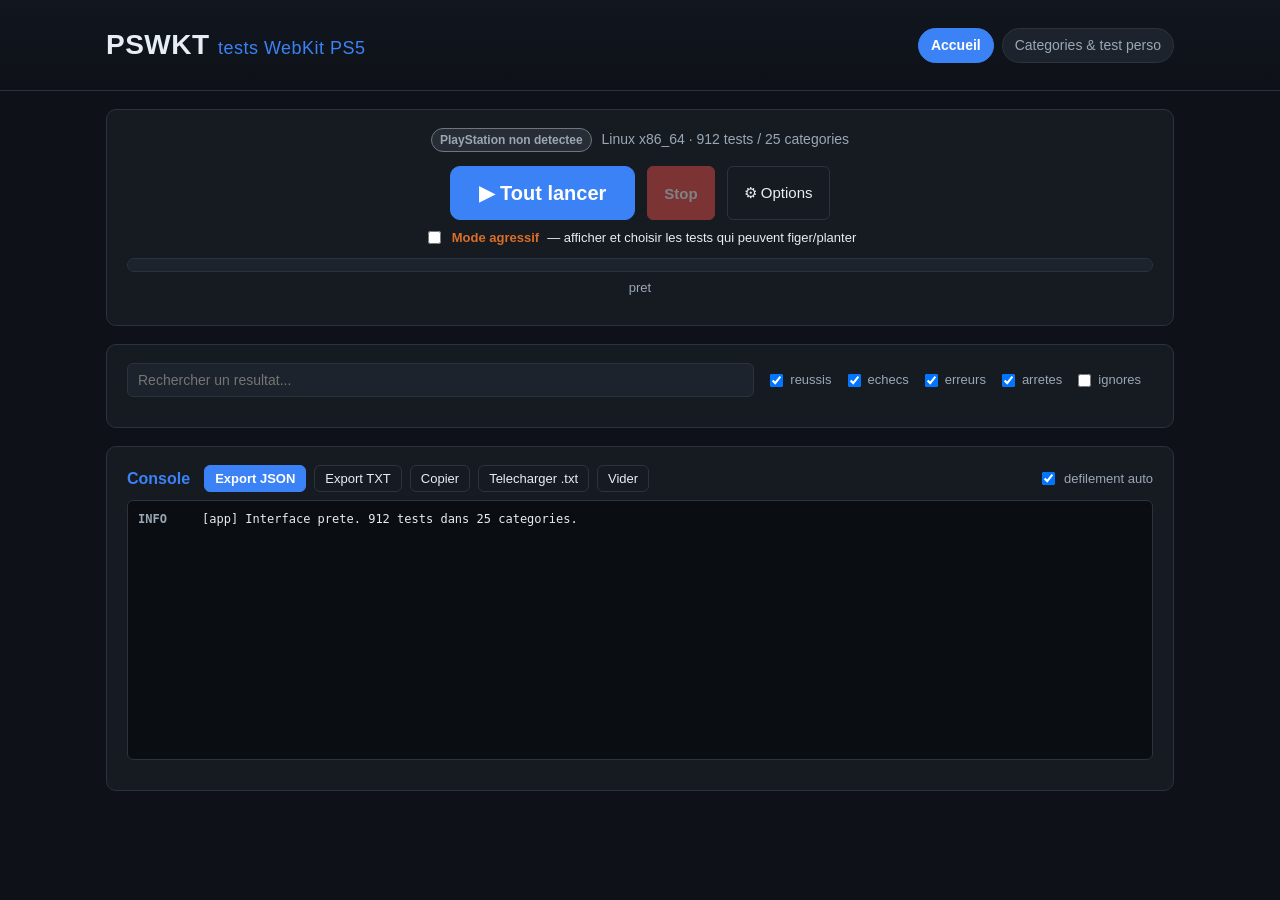
==== index.html @ fee8d360 "Agressif decoche par defaut + liste a cocher, classification des resultats, marqueur crash fiabilise" ====
<!DOCTYPE html>
<html lang="fr">
<head>
  <meta charset="utf-8">
  <meta name="viewport" content="width=device-width, initial-scale=1">
  <meta name="referrer" content="no-referrer">
  <title>PSWKT &mdash; tests WebKit</title>
  <link rel="stylesheet" href="css/styles.css">
</head>
<body>
  <header class="app-header">
    <div class="wrap header-row">
      <h1>PSWKT <span class="sub">tests WebKit PS5</span></h1>
      <nav class="topnav">
        <a class="navlink active" href="index.html">Accueil</a>
        <a class="navlink" href="tests.html">Categories &amp; test perso</a>
      </nav>
    </div>
  </header>

  <main class="wrap">
    <div id="crash-banner" class="crash-banner" style="display:none"></div>

    <section class="panel hero">
      <div id="ps-hint" class="ps-line"></div>
      <div class="run-bar big">
        <button id="btn-run-all" class="primary big" type="button">&#9654; Tout lancer</button>
        <button id="btn-stop" class="danger" type="button" disabled>Stop</button>
        <button id="btn-options-toggle" class="ghost" type="button">&#9881; Options</button>
      </div>
      <label class="mini-toggle aggr-main"><input id="opt-aggressive" type="checkbox"> <b>Mode agressif</b> &mdash; afficher et choisir les tests qui peuvent figer/planter</label>
      <div id="aggressive-list" class="aggressive-list" style="display:none"></div>
      <div id="options-panel" class="options-panel" style="display:none">
        <div class="options">
          <label>Echeance/test (ms)<input id="opt-timeout" type="number" value="4000" min="100" step="100"></label>
          <label>Memoire (Mo)<input id="opt-memory" type="number" value="64" min="1" step="1"></label>
          <label>Plafond iterations<input id="opt-maxiter" type="number" value="5000000" min="1000" step="1000"></label>
        </div>
        <label class="mini-toggle"><input id="opt-stream" type="checkbox"> Enregistrement serveur continu (local, optionnel)</label>
      </div>
      <div class="progress">
        <div class="progress-track"><div id="progress-bar" class="progress-bar"></div></div>
        <div id="progress-text" class="progress-text">pret</div>
      </div>
      <div id="summary" class="summary"></div>
    </section>

    <section class="panel">
      <div class="results-filter">
        <input id="result-search" type="text" placeholder="Rechercher un resultat..." spellcheck="false">
        <label><input id="filter-pass" type="checkbox" checked> reussis</label>
        <label><input id="filter-fail" type="checkbox" checked> echecs</label>
        <label><input id="filter-error" type="checkbox" checked> erreurs</label>
        <label><input id="filter-aborted" type="checkbox" checked> arretes</label>
        <label><input id="filter-skip" type="checkbox"> ignores</label>
        <span id="filter-count" class="muted"></span>
      </div>
      <div id="results" class="results"></div>
    </section>

    <section class="panel">
      <div class="log-toolbar">
        <strong class="panel-tag">Console</strong>
        <button id="btn-export-json" class="mini primary" type="button">Export JSON</button>
        <button id="btn-export-text" class="mini ghost" type="button">Export TXT</button>
        <button id="btn-copy-log" class="mini ghost" type="button">Copier</button>
        <button id="btn-download-log" class="mini ghost" type="button">Telecharger .txt</button>
        <button id="btn-clear-log" class="mini ghost" type="button">Vider</button>
        <label class="log-autoscroll"><input id="opt-autoscroll" type="checkbox" checked> defilement auto</label>
      </div>
      <div id="log-console" class="log-console"></div>
      <p id="log-copy-hint" class="muted"></p>
      <textarea id="log-copy-area" class="export-area" readonly spellcheck="false" style="display:none"></textarea>
      <textarea id="export-area" class="export-area" readonly spellcheck="false" style="display:none"></textarea>
      <p id="export-hint" class="muted"></p>
    </section>
  </main>

  <!-- Coeur (ordre important) -->
  <script src="js/core/log.js"></script>
  <script src="js/core/features.js"></script>
  <script src="js/core/guard.js"></script>
  <script src="js/core/runner.js"></script>
  <script src="js/core/export.js"></script>
  <script src="js/core/serverlog.js"></script>
  <script src="js/core/store.js"></script>
  <!-- Tests -->
  <script src="js/tests/typedarrays.js"></script>
  <script src="js/tests/canvas.js"></script>
  <script src="js/tests/objects.js"></script>
  <script src="js/tests/memory.js"></script>
  <script src="js/tests/strings.js"></script>
  <script src="js/tests/numbers.js"></script>
  <script src="js/tests/errors.js"></script>
  <script src="js/tests/async.js"></script>
  <script src="js/tests/platform.js"></script>
  <script src="js/tests/dom.js"></script>
  <script src="js/tests/_factory.js"></script>
  <script src="js/tests/builtins.js"></script>
  <script src="js/tests/globals.js"></script>
  <script src="js/tests/css.js"></script>
  <script src="js/tests/canvas2d_api.js"></script>
  <script src="js/tests/webgl_caps.js"></script>
  <script src="js/tests/media.js"></script>
  <script src="js/tests/input.js"></script>
  <script src="js/tests/syntax.js"></script>
  <script src="js/tests/ps5profile.js"></script>
  <script src="js/tests/_fuzz.js"></script>
  <script src="js/tests/fuzz_parsers.js"></script>
  <script src="js/tests/fuzz_builtins.js"></script>
  <script src="js/tests/fuzz_typedarrays.js"></script>
  <script src="js/tests/fuzz_structural.js"></script>
  <script src="js/tests/fuzz_robustness.js"></script>
  <script src="js/tests/fuzz_aggressive.js"></script>
  <script src="js/app.js"></script>
</body>
</html>
---- css/styles.css ----
/* PSWKT - Styles. Sobre, lisible sur TV/console, contraste eleve. */
:root {
  --bg: #0e1117;
  --panel: #161b22;
  --panel2: #1c232d;
  --border: #2b333d;
  --text: #e6edf3;
  --muted: #9aa7b4;
  --accent: #3b82f6;
  --pass: #2ea043;
  --fail: #e3b341;
  --error: #f85149;
  --skip: #6e7681;
  --aborted: #db6d28;
  --ps: #6f7bf7;
}

* { box-sizing: border-box; }
html, body { margin: 0; padding: 0; }
body {
  background: var(--bg);
  color: var(--text);
  font-family: -apple-system, BlinkMacSystemFont, "Segoe UI", Roboto, Helvetica, Arial, sans-serif;
  font-size: 16px;
  line-height: 1.5;
}
.wrap { max-width: 1100px; margin: 0 auto; padding: 0 16px; }

.app-header {
  background: linear-gradient(180deg, #11161f 0%, #0e1117 100%);
  border-bottom: 1px solid var(--border);
  padding: 24px 0;
}
.app-header h1 { margin: 0; font-size: 28px; letter-spacing: 0.5px; }
.app-header .sub { font-weight: 400; color: var(--accent); font-size: 18px; }
.tagline { color: var(--muted); margin: 6px 0 0; }

.panel {
  background: var(--panel);
  border: 1px solid var(--border);
  border-radius: 10px;
  padding: 18px 20px;
  margin: 18px 0;
}
.panel h2 { margin: 0 0 10px; font-size: 20px; }
.panel h3 { margin: 18px 0 6px; font-size: 16px; }
.muted { color: var(--muted); font-size: 14px; margin: 4px 0 12px; }

/* Environnement */
.env-grid { display: grid; grid-template-columns: 1fr 1fr; gap: 6px 18px; }
.kv { display: flex; justify-content: space-between; gap: 12px; border-bottom: 1px dashed var(--border); padding: 3px 0; }
.kv .k { color: var(--muted); }
.kv .v { color: var(--text); text-align: right; word-break: break-all; }
.ps-hint { margin: 0 0 12px; color: var(--muted); }
.badge { display: inline-block; padding: 2px 8px; border-radius: 999px; font-size: 12px; font-weight: 600; margin-right: 6px; }
.badge-ps { background: rgba(111,123,247,0.2); color: var(--ps); border: 1px solid var(--ps); }
.badge-neutral { background: rgba(110,118,129,0.2); color: var(--muted); border: 1px solid var(--skip); }

/* Fonctionnalites */
.feature-grid { display: grid; grid-template-columns: repeat(auto-fill, minmax(220px, 1fr)); gap: 12px; }
.feat-group { background: var(--panel2); border: 1px solid var(--border); border-radius: 8px; padding: 10px 12px; }
.feat-group h4 { margin: 0 0 8px; font-size: 13px; text-transform: uppercase; letter-spacing: 0.6px; color: var(--muted); }
.feat { display: flex; align-items: center; gap: 8px; padding: 2px 0; font-size: 13px; }
.feat .dot { width: 9px; height: 9px; border-radius: 50%; flex: none; }
.feat-on .dot { background: var(--pass); }
.feat-off .dot { background: var(--skip); }
.feat-off .feat-name { color: var(--muted); text-decoration: line-through; }

/* Options */
.options { display: flex; flex-wrap: wrap; gap: 16px; margin-bottom: 14px; }
.options label { display: flex; flex-direction: column; font-size: 13px; color: var(--muted); gap: 4px; }
.options input {
  background: var(--panel2); color: var(--text); border: 1px solid var(--border);
  border-radius: 6px; padding: 8px 10px; font-size: 15px; width: 180px;
}
.aggressive-toggle {
  display: flex; align-items: flex-start; gap: 8px; font-size: 13px; color: var(--text);
  background: rgba(219,109,40,0.12); border: 1px solid var(--aborted);
  border-radius: 8px; padding: 10px 12px; margin-bottom: 14px; line-height: 1.4;
}
.aggressive-toggle input { width: auto; margin-top: 2px; flex: none; }
.aggressive-toggle b { color: var(--aborted); }
.stream-toggle {
  display: flex; align-items: flex-start; gap: 8px; font-size: 13px; color: var(--text);
  background: rgba(59,130,246,0.1); border: 1px solid var(--accent);
  border-radius: 8px; padding: 10px 12px; margin-bottom: 10px; line-height: 1.4;
}
.stream-toggle input { width: auto; margin-top: 2px; flex: none; }
.stream-toggle b { color: var(--accent); }
.stream-toggle code { background: rgba(255,255,255,0.08); padding: 1px 5px; border-radius: 4px; font-size: 12px; }
.stream-hint { font-size: 12px; margin: 0 0 12px; word-break: break-all; }

/* Banniere de crash (session precedente interrompue) */
.crash-banner {
  background: rgba(248,81,73,0.14); border: 1px solid var(--error); color: var(--text);
  border-radius: 8px; padding: 12px 14px; margin-bottom: 16px; line-height: 1.5;
}
.crash-banner strong { color: var(--error); }
.crash-banner button { margin: 6px 6px 0 0; }

/* Recherche / filtre des resultats */
.results-filter { display: flex; flex-wrap: wrap; align-items: center; gap: 12px; margin-bottom: 12px; }
.results-filter input[type=text] {
  flex: 1 1 220px; background: var(--panel2); color: var(--text); border: 1px solid var(--border);
  border-radius: 6px; padding: 8px 10px; font-size: 14px;
}
.results-filter label { font-size: 13px; color: var(--muted); display: inline-flex; align-items: center; gap: 4px; }

/* Historique des sessions */
.history-list { display: flex; flex-direction: column; gap: 10px; }
.hist-row { background: var(--panel2); border: 1px solid var(--border); border-radius: 8px; padding: 10px 12px; }
.hist-head { display: flex; flex-wrap: wrap; align-items: center; gap: 10px; }
.hist-label { font-weight: 600; }
.hist-when { margin-left: auto; font-size: 12px; }
.hist-sum { font-size: 12px; margin: 6px 0; font-variant-numeric: tabular-nums; }
.hist-btns { display: flex; flex-wrap: wrap; gap: 6px; }
.history-compare { margin-top: 14px; overflow-x: auto; }
.cmp-table { border-collapse: collapse; width: 100%; font-size: 13px; }
.cmp-table th, .cmp-table td { border: 1px solid var(--border); padding: 6px 10px; text-align: left; }
.cmp-table th { background: var(--panel2); color: var(--accent); }
.cmp-table td:first-child { color: var(--muted); }

/* --- Mise en page multi-pages (accueil epure + page catalogue) --- */
.header-row { display: flex; align-items: center; justify-content: space-between; flex-wrap: wrap; gap: 10px; }
.topnav { display: flex; gap: 8px; }
.navlink {
  color: var(--muted); text-decoration: none; font-size: 14px; padding: 6px 12px;
  border: 1px solid var(--border); border-radius: 999px; background: var(--panel2);
}
.navlink.active { color: #fff; background: var(--accent); border-color: var(--accent); font-weight: 600; }
.navlink:hover { color: var(--text); }

.hero { text-align: center; }
.ps-line { margin-bottom: 14px; color: var(--muted); font-size: 14px; }
.env-ua { color: var(--muted); }
.run-bar.big { justify-content: center; gap: 12px; margin-bottom: 8px; }
button.big { font-size: 20px; padding: 14px 28px; border-radius: 10px; }

.options-panel { margin: 12px auto; max-width: 640px; text-align: left; }
.mini-toggle { display: flex; align-items: center; gap: 8px; font-size: 13px; color: var(--text); margin: 6px 0; }
.mini-toggle input { width: auto; flex: none; }

.panel-tag { color: var(--accent); margin-right: 6px; }
.panel-h { font-size: 16px; margin: 0 0 8px; }
.muted.small, .small { font-size: 12.5px; }

/* Mode agressif visible + liste des tests agressifs (accueil) */
.mini-toggle.aggr-main { justify-content: center; margin: 4px auto 8px; }
.mini-toggle.aggr-main b { color: var(--aborted); }
.aggressive-list {
  max-width: 680px; margin: 0 auto 12px; text-align: left;
  background: rgba(219,109,40,0.10); border: 1px solid var(--aborted); border-radius: 8px; padding: 10px 12px;
}
.aggr-tools { display: flex; gap: 6px; margin-bottom: 8px; }
.aggr-row { display: flex; align-items: center; gap: 8px; padding: 4px 0; font-size: 13px; cursor: pointer; border-bottom: 1px dashed var(--border); }
.aggr-row:last-child { border-bottom: none; }
.aggr-name { flex: 1; }
.aggr-cat { color: var(--muted); font-size: 11px; }

/* Classification des resultats */
.result-class { font-size: 12px; margin: 2px 0; font-weight: 600; }
.class-conforme { color: var(--pass); }
.class-incorrect { color: var(--fail); }
.class-exception { color: var(--error); }
.class-timeout, .class-interrompu { color: var(--aborted); }
.class-incompatible, .class-non_execute { color: var(--muted); }
.classif-line { display: flex; flex-wrap: wrap; gap: 6px; margin-top: 8px; width: 100%; }
.classif-chip { font-size: 11px; padding: 3px 8px; border-radius: 999px; border: 1px solid var(--border); background: var(--panel2); }

/* Boutons */
button {
  cursor: pointer; border-radius: 6px; border: 1px solid var(--border);
  background: var(--panel2); color: var(--text); padding: 9px 16px; font-size: 15px;
}
button:disabled { opacity: 0.45; cursor: not-allowed; }
button.primary { background: var(--accent); border-color: var(--accent); color: #fff; font-weight: 600; }
button.danger { background: var(--error); border-color: var(--error); color: #fff; font-weight: 600; }
button.mini { padding: 5px 10px; font-size: 13px; }
button.ghost { background: transparent; }
button.primary.mini { background: var(--accent); }
.run-bar { display: flex; flex-wrap: wrap; gap: 10px; margin: 8px 0 14px; }

/* Progression */
.progress { margin: 10px 0; }
.progress-track { background: var(--panel2); border: 1px solid var(--border); border-radius: 999px; height: 14px; overflow: hidden; }
.progress-bar { background: var(--accent); height: 100%; width: 0%; transition: width 0.15s linear; }
.progress-text { color: var(--muted); font-size: 13px; margin-top: 6px; font-variant-numeric: tabular-nums; }

/* Resume */
.summary { display: flex; flex-wrap: wrap; gap: 8px; margin-top: 10px; }
.chip { padding: 4px 10px; border-radius: 999px; font-size: 13px; border: 1px solid var(--border); background: var(--panel2); }
.chip b { font-variant-numeric: tabular-nums; }
.chip-pass { border-color: var(--pass); color: var(--pass); }
.chip-fail { border-color: var(--fail); color: var(--fail); }
.chip-error { border-color: var(--error); color: var(--error); }
.chip-skip { border-color: var(--skip); color: var(--muted); }
.chip-aborted { border-color: var(--aborted); color: var(--aborted); }
.chip-neutral { color: var(--text); }

/* Categories */
.categories { display: flex; flex-direction: column; gap: 14px; }
.cat-card { background: var(--panel2); border: 1px solid var(--border); border-radius: 8px; padding: 12px 14px; }
.cat-head { display: flex; justify-content: space-between; align-items: flex-start; gap: 12px; flex-wrap: wrap; }
.cat-head h3 { margin: 0; font-size: 17px; }
.cat-desc { margin: 2px 0 0; color: var(--muted); font-size: 13px; }
.cat-actions { display: flex; gap: 6px; flex-wrap: wrap; }
.cat-tests { margin-top: 10px; display: flex; flex-direction: column; gap: 4px; }
.cat-tests.collapsed { display: none; }
.test-line { display: flex; align-items: center; gap: 8px; justify-content: space-between; padding: 4px 0; border-top: 1px dashed var(--border); }
.test-row { display: flex; align-items: baseline; gap: 10px; flex: 1; cursor: pointer; }
.test-row input { transform: translateY(2px); }
.test-name { font-weight: 600; font-size: 14px; }
.test-desc { color: var(--muted); font-size: 12px; }

/* Resultats */
.results { display: flex; flex-direction: column; gap: 6px; max-height: 480px; overflow-y: auto; }
.result-row { display: flex; gap: 12px; padding: 8px 10px; border-radius: 6px; background: var(--panel2); border-left: 4px solid var(--skip); }
.result-status { font-size: 12px; font-weight: 700; min-width: 70px; letter-spacing: 0.5px; }
.result-main { flex: 1; }
.result-name { font-weight: 600; font-size: 14px; }
.result-detail { color: var(--muted); font-size: 13px; }
.result-meas { color: #7fb0ff; font-size: 12px; font-family: ui-monospace, Menlo, Consolas, monospace; word-break: break-all; margin-top: 2px; }
.result-error { color: var(--error); font-size: 13px; font-family: ui-monospace, Menlo, Consolas, monospace; margin-top: 2px; }
.status-pass { border-left-color: var(--pass); }
.status-pass .result-status { color: var(--pass); }
.status-fail { border-left-color: var(--fail); }
.status-fail .result-status { color: var(--fail); }
.status-error { border-left-color: var(--error); }
.status-error .result-status { color: var(--error); }
.status-skip { border-left-color: var(--skip); }
.status-skip .result-status { color: var(--muted); }
.status-aborted { border-left-color: var(--aborted); }
.status-aborted .result-status { color: var(--aborted); }

/* Annotations par resultat */
.annot { display: flex; flex-wrap: wrap; gap: 6px; align-items: center; margin-top: 8px; }
.tag { padding: 2px 9px; font-size: 12px; border: 1px solid var(--border); background: transparent; color: var(--muted); border-radius: 999px; cursor: pointer; }
.tag-on { background: var(--accent); border-color: var(--accent); color: #fff; font-weight: 600; }
.annot-note { flex: 1; min-width: 180px; background: #0a0d12; border: 1px solid var(--border); color: var(--text); border-radius: 6px; padding: 5px 9px; font-size: 12px; }

/* Journal */
.log-toolbar { margin-bottom: 8px; display: flex; flex-wrap: wrap; gap: 8px; align-items: center; }
.log-autoscroll { color: var(--muted); font-size: 13px; display: flex; align-items: center; gap: 6px; margin-left: auto; }
.log-console {
  background: #0a0d12; border: 1px solid var(--border); border-radius: 6px;
  height: 260px; overflow-y: auto; padding: 8px 10px;
  font-family: ui-monospace, Menlo, Consolas, monospace; font-size: 12px;
}
.log-line { display: flex; gap: 8px; padding: 1px 0; }
.log-lvl { min-width: 56px; font-weight: 700; }
.log-info .log-lvl { color: var(--muted); }
.log-pass .log-lvl { color: var(--pass); }
.log-fail .log-lvl { color: var(--fail); }
.log-warn .log-lvl { color: var(--aborted); }
.log-error .log-lvl { color: var(--error); }
.log-metric .log-lvl { color: var(--accent); }
.log-skip .log-lvl { color: var(--muted); }
.log-msg { color: var(--text); word-break: break-word; }

/* Export */
.export-area {
  width: 100%; min-height: 220px; margin-top: 10px;
  background: #0a0d12; color: var(--text); border: 1px solid var(--border);
  border-radius: 6px; padding: 10px; font-family: ui-monospace, Menlo, Consolas, monospace; font-size: 12px;
}

.app-footer { color: var(--muted); font-size: 13px; padding: 10px 0 40px; }
.app-footer strong { color: var(--text); }

@media (max-width: 680px) {
  .env-grid { grid-template-columns: 1fr; }
  .options input { width: 100%; }
  .options label { width: 100%; }
}
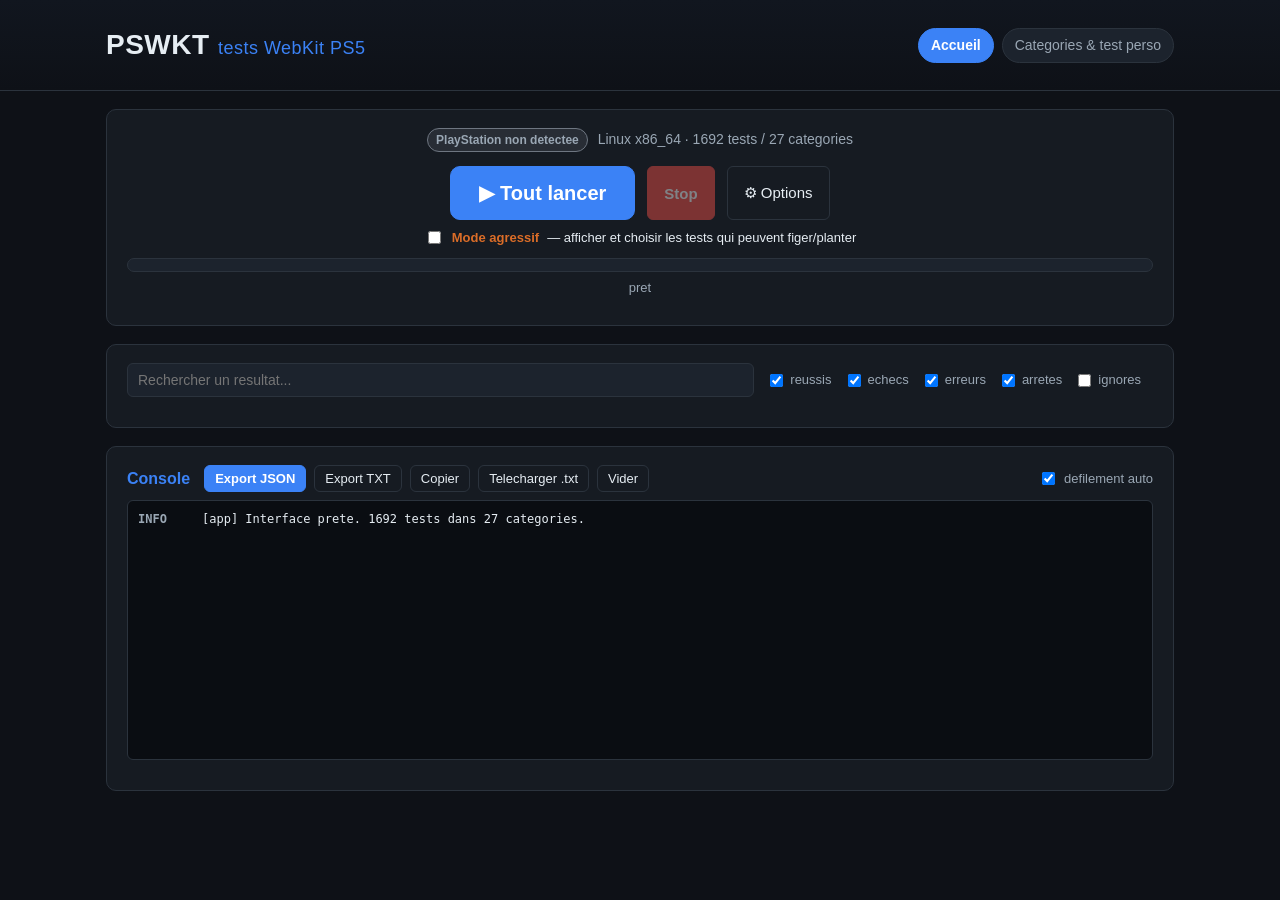
==== commit 380abffc: "Expansion massive : ~1700 tests (912 -> 1692), simples et destructifs Ajout de 7 fichiers de tests p" ====
--- a/index.html
+++ b/index.html
@@ -111,7 +111,15 @@
   <script src="js/tests/fuzz_typedarrays.js"></script>
   <script src="js/tests/fuzz_structural.js"></script>
   <script src="js/tests/fuzz_robustness.js"></script>
+  <script src="js/tests/fuzz_robustness2.js"></script>
   <script src="js/tests/fuzz_aggressive.js"></script>
+  <script src="js/tests/fuzz_aggressive2.js"></script>
+  <!-- Sondes et comportements supplementaires -->
+  <script src="js/tests/webapis.js"></script>
+  <script src="js/tests/natives_more.js"></script>
+  <script src="js/tests/css_more.js"></script>
+  <script src="js/tests/syntax_more.js"></script>
+  <script src="js/tests/behaviors.js"></script>
   <script src="js/app.js"></script>
 </body>
 </html>
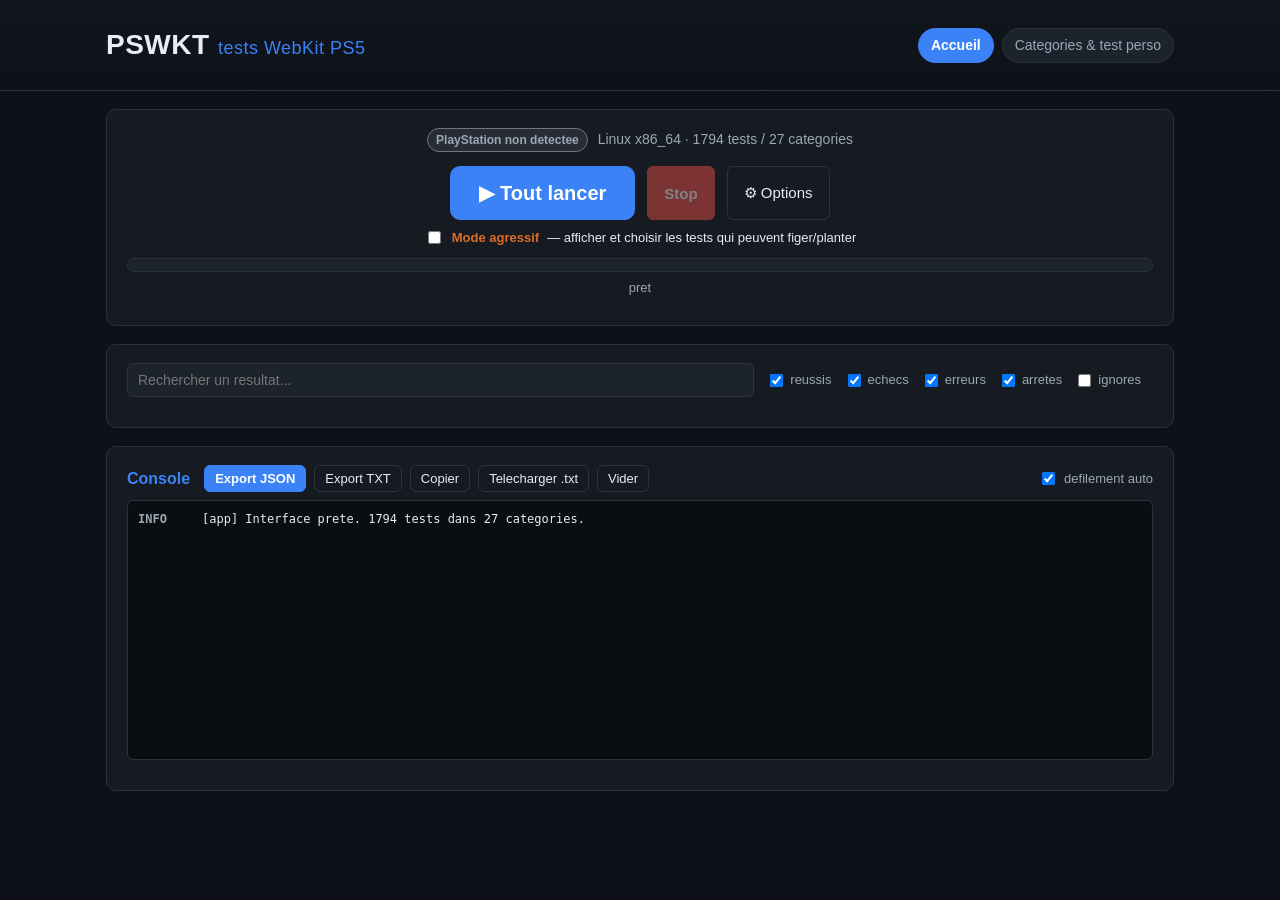
==== commit 945f8545: "Encore plus de sondes : codecs media, extensions WebGL, comportements JS (+102 tests) - media_more.j" ====
--- a/index.html
+++ b/index.html
@@ -119,7 +119,10 @@
   <script src="js/tests/natives_more.js"></script>
   <script src="js/tests/css_more.js"></script>
   <script src="js/tests/syntax_more.js"></script>
+  <script src="js/tests/media_more.js"></script>
+  <script src="js/tests/webgl_more.js"></script>
   <script src="js/tests/behaviors.js"></script>
+  <script src="js/tests/behaviors2.js"></script>
   <script src="js/app.js"></script>
 </body>
 </html>
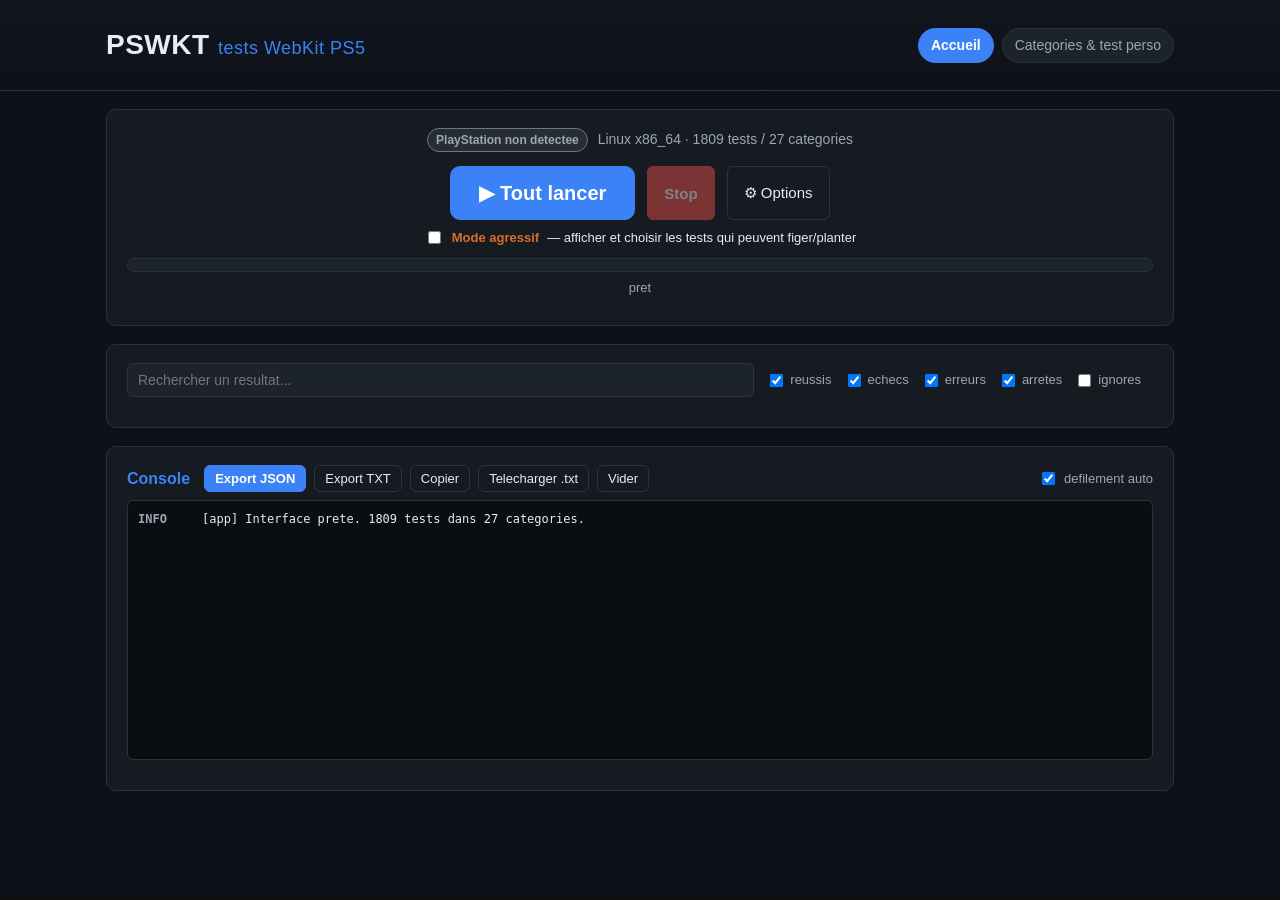
==== commit 8b49fb03: "Encore plus de stress destructif : +15 vecteurs (fuzz_aggressive3.js) Nouveaux tests destructifs (de" ====
--- a/index.html
+++ b/index.html
@@ -114,6 +114,7 @@
   <script src="js/tests/fuzz_robustness2.js"></script>
   <script src="js/tests/fuzz_aggressive.js"></script>
   <script src="js/tests/fuzz_aggressive2.js"></script>
+  <script src="js/tests/fuzz_aggressive3.js"></script>
   <!-- Sondes et comportements supplementaires -->
   <script src="js/tests/webapis.js"></script>
   <script src="js/tests/natives_more.js"></script>
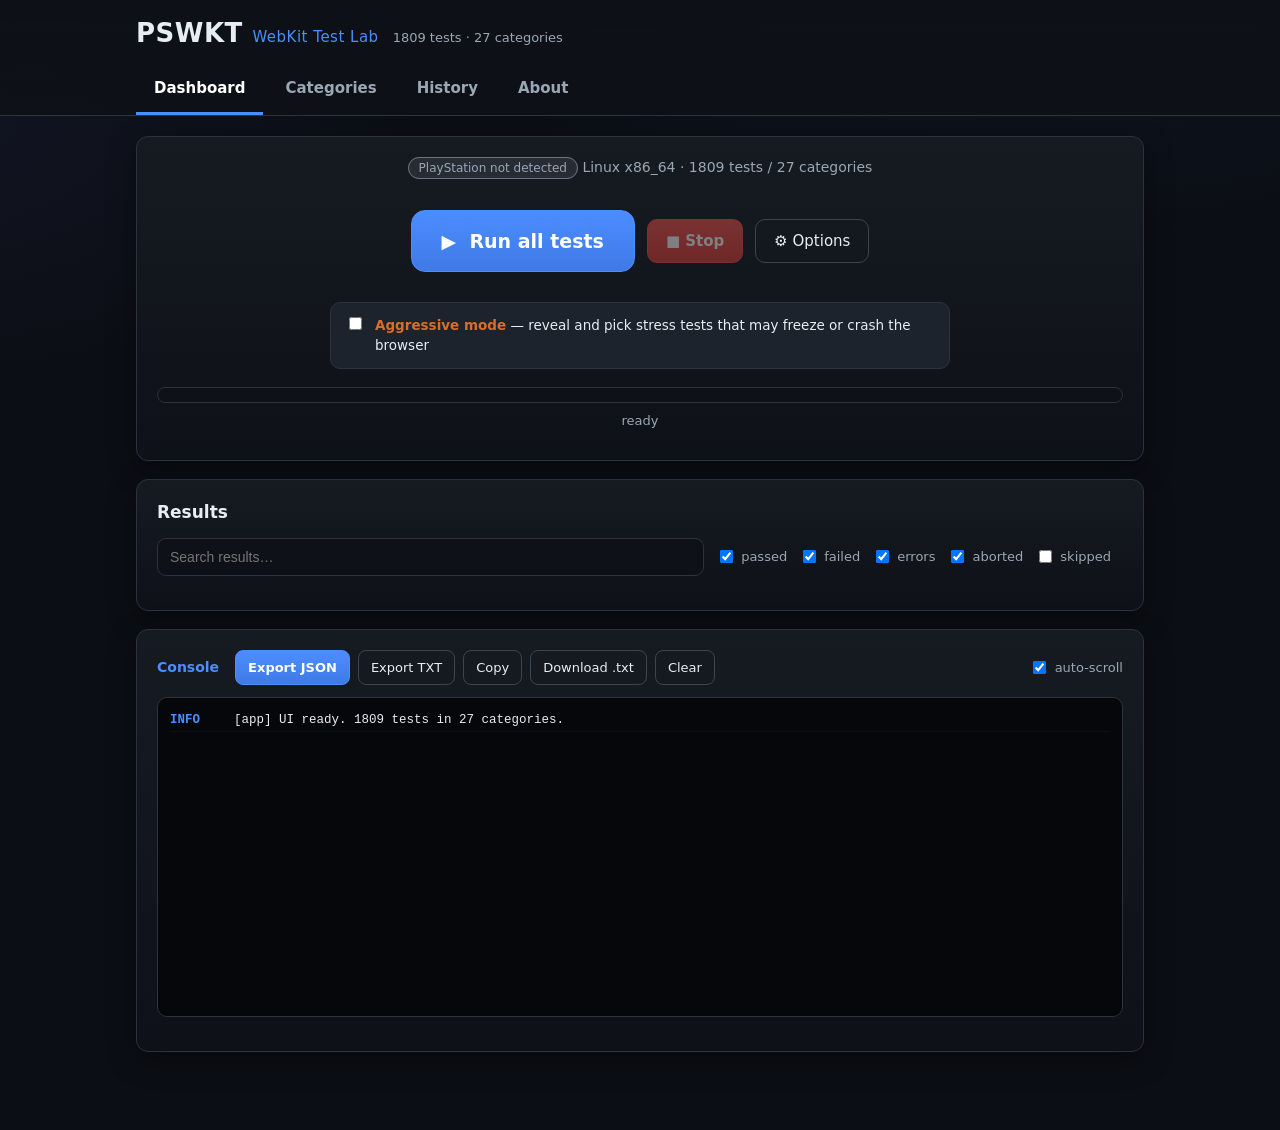
==== commit d00a5027: "UI overhaul: single-page real tabs, PS5 game-pad nav, collapsible categories, English Major interfac" ====
--- a/index.html
+++ b/index.html
@@ -1,19 +1,24 @@
 <!DOCTYPE html>
-<html lang="fr">
+<html lang="en">
 <head>
   <meta charset="utf-8">
   <meta name="viewport" content="width=device-width, initial-scale=1">
   <meta name="referrer" content="no-referrer">
-  <title>PSWKT &mdash; tests WebKit</title>
+  <title>PSWKT &mdash; WebKit Test Lab</title>
   <link rel="stylesheet" href="css/styles.css">
 </head>
 <body>
   <header class="app-header">
-    <div class="wrap header-row">
-      <h1>PSWKT <span class="sub">tests WebKit PS5</span></h1>
-      <nav class="topnav">
-        <a class="navlink active" href="index.html">Accueil</a>
-        <a class="navlink" href="tests.html">Categories &amp; test perso</a>
+    <div class="wrap">
+      <div class="brand-row">
+        <h1 class="brand">PSWKT <span class="sub">WebKit Test Lab</span></h1>
+        <span id="brand-stats" class="brand-stats"></span>
+      </div>
+      <nav class="tabbar" role="tablist" aria-label="Sections">
+        <button class="tab is-active" type="button" role="tab" data-tab="dashboard" id="tab-dashboard">Dashboard</button>
+        <button class="tab" type="button" role="tab" data-tab="categories" id="tab-categories">Categories</button>
+        <button class="tab" type="button" role="tab" data-tab="history" id="tab-history">History</button>
+        <button class="tab" type="button" role="tab" data-tab="about" id="tab-about">About</button>
       </nav>
     </div>
   </header>
@@ -21,62 +26,126 @@
   <main class="wrap">
     <div id="crash-banner" class="crash-banner" style="display:none"></div>
 
-    <section class="panel hero">
-      <div id="ps-hint" class="ps-line"></div>
-      <div class="run-bar big">
-        <button id="btn-run-all" class="primary big" type="button">&#9654; Tout lancer</button>
-        <button id="btn-stop" class="danger" type="button" disabled>Stop</button>
-        <button id="btn-options-toggle" class="ghost" type="button">&#9881; Options</button>
-      </div>
-      <label class="mini-toggle aggr-main"><input id="opt-aggressive" type="checkbox"> <b>Mode agressif</b> &mdash; afficher et choisir les tests qui peuvent figer/planter</label>
-      <div id="aggressive-list" class="aggressive-list" style="display:none"></div>
-      <div id="options-panel" class="options-panel" style="display:none">
-        <div class="options">
-          <label>Echeance/test (ms)<input id="opt-timeout" type="number" value="4000" min="100" step="100"></label>
-          <label>Memoire (Mo)<input id="opt-memory" type="number" value="64" min="1" step="1"></label>
-          <label>Plafond iterations<input id="opt-maxiter" type="number" value="5000000" min="1000" step="1000"></label>
+    <!-- ===================== DASHBOARD ===================== -->
+    <section class="tabpanel is-active" id="panel-dashboard" role="tabpanel" aria-labelledby="tab-dashboard">
+      <section class="panel hero">
+        <div id="ps-hint" class="ps-line"></div>
+        <div class="run-bar big">
+          <button id="btn-run-all" class="btn primary big" type="button">&#9654;&nbsp; Run all tests</button>
+          <button id="btn-stop" class="btn danger" type="button" disabled>&#9632; Stop</button>
+          <button id="btn-options-toggle" class="btn ghost" type="button">&#9881; Options</button>
         </div>
-        <label class="mini-toggle"><input id="opt-stream" type="checkbox"> Enregistrement serveur continu (local, optionnel)</label>
-      </div>
-      <div class="progress">
-        <div class="progress-track"><div id="progress-bar" class="progress-bar"></div></div>
-        <div id="progress-text" class="progress-text">pret</div>
-      </div>
-      <div id="summary" class="summary"></div>
+
+        <label class="toggle-card aggr-main" for="opt-aggressive">
+          <input id="opt-aggressive" type="checkbox">
+          <span><b>Aggressive mode</b> &mdash; reveal and pick stress tests that may freeze or crash the browser</span>
+        </label>
+        <div id="aggressive-list" class="aggressive-list" style="display:none"></div>
+
+        <div id="options-panel" class="options-panel" style="display:none">
+          <div class="options">
+            <label>Deadline / test (ms)<input id="opt-timeout" type="number" value="4000" min="100" step="100"></label>
+            <label>Memory budget (MB)<input id="opt-memory" type="number" value="64" min="1" step="1"></label>
+            <label>Iteration cap<input id="opt-maxiter" type="number" value="5000000" min="1000" step="1000"></label>
+          </div>
+          <label class="toggle-card"><input id="opt-stream" type="checkbox"> Continuous server logging (local server only, optional)</label>
+        </div>
+
+        <div class="progress">
+          <div class="progress-track"><div id="progress-bar" class="progress-bar"></div></div>
+          <div id="progress-text" class="progress-text">ready</div>
+        </div>
+        <div id="summary" class="summary"></div>
+      </section>
+
+      <section class="panel">
+        <h2 class="panel-h">Results</h2>
+        <div class="results-filter">
+          <input id="result-search" type="text" placeholder="Search results&hellip;" spellcheck="false">
+          <label><input id="filter-pass" type="checkbox" checked> passed</label>
+          <label><input id="filter-fail" type="checkbox" checked> failed</label>
+          <label><input id="filter-error" type="checkbox" checked> errors</label>
+          <label><input id="filter-aborted" type="checkbox" checked> aborted</label>
+          <label><input id="filter-skip" type="checkbox"> skipped</label>
+          <span id="filter-count" class="muted"></span>
+        </div>
+        <div id="results" class="results"></div>
+      </section>
+
+      <section class="panel">
+        <div class="log-toolbar">
+          <strong class="panel-tag">Console</strong>
+          <button id="btn-export-json" class="btn mini primary" type="button">Export JSON</button>
+          <button id="btn-export-text" class="btn mini ghost" type="button">Export TXT</button>
+          <button id="btn-copy-log" class="btn mini ghost" type="button">Copy</button>
+          <button id="btn-download-log" class="btn mini ghost" type="button">Download .txt</button>
+          <button id="btn-clear-log" class="btn mini ghost" type="button">Clear</button>
+          <label class="log-autoscroll"><input id="opt-autoscroll" type="checkbox" checked> auto-scroll</label>
+        </div>
+        <div id="log-console" class="log-console"></div>
+        <p id="log-copy-hint" class="muted"></p>
+        <textarea id="log-copy-area" class="export-area" readonly spellcheck="false" style="display:none"></textarea>
+        <textarea id="export-area" class="export-area" readonly spellcheck="false" style="display:none"></textarea>
+        <p id="export-hint" class="muted"></p>
+      </section>
     </section>
 
-    <section class="panel">
-      <div class="results-filter">
-        <input id="result-search" type="text" placeholder="Rechercher un resultat..." spellcheck="false">
-        <label><input id="filter-pass" type="checkbox" checked> reussis</label>
-        <label><input id="filter-fail" type="checkbox" checked> echecs</label>
-        <label><input id="filter-error" type="checkbox" checked> erreurs</label>
-        <label><input id="filter-aborted" type="checkbox" checked> arretes</label>
-        <label><input id="filter-skip" type="checkbox"> ignores</label>
-        <span id="filter-count" class="muted"></span>
-      </div>
-      <div id="results" class="results"></div>
+    <!-- ===================== CATEGORIES ===================== -->
+    <section class="tabpanel" id="panel-categories" role="tabpanel" aria-labelledby="tab-categories" hidden>
+      <section class="panel">
+        <h2 class="panel-h">Categories &amp; custom run</h2>
+        <p class="muted small">Tick only what you want, then <b>Run selection</b>. Each category and test can also run on its own.</p>
+        <div class="run-bar">
+          <button id="btn-run-selected" class="btn primary" type="button">&#9654;&nbsp; Run selection</button>
+          <button id="btn-stop-2" class="btn danger" type="button" disabled>&#9632; Stop</button>
+          <button id="btn-check-all" class="btn mini ghost" type="button">Check all</button>
+          <button id="btn-uncheck-all" class="btn mini ghost" type="button">Uncheck all</button>
+          <button id="btn-expand-all" class="btn mini ghost" type="button">Expand all</button>
+          <button id="btn-collapse-all" class="btn mini ghost" type="button">Collapse all</button>
+        </div>
+        <div id="categories" class="categories"></div>
+      </section>
     </section>
 
-    <section class="panel">
-      <div class="log-toolbar">
-        <strong class="panel-tag">Console</strong>
-        <button id="btn-export-json" class="mini primary" type="button">Export JSON</button>
-        <button id="btn-export-text" class="mini ghost" type="button">Export TXT</button>
-        <button id="btn-copy-log" class="mini ghost" type="button">Copier</button>
-        <button id="btn-download-log" class="mini ghost" type="button">Telecharger .txt</button>
-        <button id="btn-clear-log" class="mini ghost" type="button">Vider</button>
-        <label class="log-autoscroll"><input id="opt-autoscroll" type="checkbox" checked> defilement auto</label>
-      </div>
-      <div id="log-console" class="log-console"></div>
-      <p id="log-copy-hint" class="muted"></p>
-      <textarea id="log-copy-area" class="export-area" readonly spellcheck="false" style="display:none"></textarea>
-      <textarea id="export-area" class="export-area" readonly spellcheck="false" style="display:none"></textarea>
-      <p id="export-hint" class="muted"></p>
+    <!-- ===================== HISTORY ===================== -->
+    <section class="tabpanel" id="panel-history" role="tabpanel" aria-labelledby="tab-history" hidden>
+      <section class="panel">
+        <h2 class="panel-h">Session history <span id="store-kind" class="muted small"></span></h2>
+        <p class="muted small">Every run creates a new session stored locally in the browser (IndexedDB) &mdash; no server required.</p>
+        <div class="run-bar">
+          <button id="btn-history-refresh" class="btn mini ghost" type="button">Refresh</button>
+          <button id="btn-history-compare" class="btn mini primary" type="button">Compare selected</button>
+          <button id="btn-history-clear" class="btn mini danger" type="button">Delete all</button>
+        </div>
+        <div id="history-list" class="history-list"></div>
+        <div id="history-compare" class="history-compare"></div>
+        <p id="history-hint" class="muted"></p>
+      </section>
+    </section>
+
+    <!-- ===================== ABOUT ===================== -->
+    <section class="tabpanel" id="panel-about" role="tabpanel" aria-labelledby="tab-about" hidden>
+      <section class="panel">
+        <h2 class="panel-h">Environment &amp; features</h2>
+        <div id="env-info" class="env-info"></div>
+        <div id="feature-grid" class="feature-grid"></div>
+      </section>
+      <section class="panel">
+        <h2 class="panel-h">About this tool</h2>
+        <p class="muted">PSWKT is a non-persistent JavaScript / WebKit diagnostic and robustness lab. It maps which
+          APIs are really available, checks behaviours, and &mdash; in aggressive mode &mdash; stress-tests the engine
+          to its limits. A JavaScript error observed here is a <b>behaviour to document</b>, not a finding.</p>
+        <p class="muted">Aggressive tests can freeze or crash the browser tab. Many such crashes are simply the browser
+          hitting its normal resource limits. A sandboxed browser strongly limits risk, but no guarantee of
+          &laquo;&nbsp;no possible consequence&nbsp;&raquo; can be made &mdash; in practice the worst case is the tab
+          dying and the console restarting. Local saving (IndexedDB) is best-effort: the per-test start marker is
+          written before each test, but each result is saved asynchronously, so a brutal crash can still lose the
+          last result(s).</p>
+      </section>
     </section>
   </main>
 
-  <!-- Coeur (ordre important) -->
+  <!-- Core (order matters) -->
   <script src="js/core/log.js"></script>
   <script src="js/core/features.js"></script>
   <script src="js/core/guard.js"></script>
@@ -115,7 +184,6 @@
   <script src="js/tests/fuzz_aggressive.js"></script>
   <script src="js/tests/fuzz_aggressive2.js"></script>
   <script src="js/tests/fuzz_aggressive3.js"></script>
-  <!-- Sondes et comportements supplementaires -->
   <script src="js/tests/webapis.js"></script>
   <script src="js/tests/natives_more.js"></script>
   <script src="js/tests/css_more.js"></script>
--- a/css/styles.css
+++ b/css/styles.css
@@ -1,274 +1,313 @@
-/* PSWKT - Styles. Sobre, lisible sur TV/console, contraste eleve. */
+/*
+ * PSWKT - WebKit Test Lab stylesheet
+ * Dark theme, animated, built to be navigable with a game-pad / D-pad on the PS5
+ * browser: every control is a native focusable element with a strong, highly
+ * visible focus ring so spatial navigation is easy to follow on a TV.
+ */
+
 :root {
-  --bg: #0e1117;
+  --bg: #0b0e14;
+  --bg2: #0e1117;
   --panel: #161b22;
   --panel2: #1c232d;
+  --panel3: #222b36;
   --border: #2b333d;
+  --border2: #3a4552;
   --text: #e6edf3;
   --muted: #9aa7b4;
-  --accent: #3b82f6;
-  --pass: #2ea043;
+  --accent: #4c8dff;
+  --accent2: #6f7bf7;
+  --pass: #3fb950;
   --fail: #e3b341;
   --error: #f85149;
   --skip: #6e7681;
   --aborted: #db6d28;
   --ps: #6f7bf7;
+  --focus: #ffd34d;
+  --radius: 12px;
+  --shadow: 0 8px 28px rgba(0,0,0,0.35);
 }
 
 * { box-sizing: border-box; }
-html, body { margin: 0; padding: 0; }
+
+html { -webkit-text-size-adjust: 100%; }
+
 body {
-  background: var(--bg);
+  margin: 0;
+  background:
+    radial-gradient(1200px 600px at 80% -10%, rgba(76,141,255,0.08), transparent 60%),
+    radial-gradient(1000px 500px at -10% 10%, rgba(111,123,247,0.07), transparent 55%),
+    var(--bg);
   color: var(--text);
-  font-family: -apple-system, BlinkMacSystemFont, "Segoe UI", Roboto, Helvetica, Arial, sans-serif;
+  font-family: -apple-system, BlinkMacSystemFont, "Segoe UI", system-ui, Roboto, Helvetica, Arial, sans-serif;
   font-size: 16px;
   line-height: 1.5;
 }
-.wrap { max-width: 1100px; margin: 0 auto; padding: 0 16px; }
-
+
+.wrap { max-width: 1040px; margin: 0 auto; padding: 0 16px; }
+
+/* ---------- Header + tab bar ---------- */
 .app-header {
-  background: linear-gradient(180deg, #11161f 0%, #0e1117 100%);
+  position: sticky; top: 0; z-index: 20;
+  background: linear-gradient(180deg, rgba(14,17,23,0.96), rgba(14,17,23,0.82));
+  backdrop-filter: blur(10px); -webkit-backdrop-filter: blur(10px);
   border-bottom: 1px solid var(--border);
-  padding: 24px 0;
-}
-.app-header h1 { margin: 0; font-size: 28px; letter-spacing: 0.5px; }
-.app-header .sub { font-weight: 400; color: var(--accent); font-size: 18px; }
-.tagline { color: var(--muted); margin: 6px 0 0; }
-
+}
+.brand-row { display: flex; align-items: baseline; gap: 14px; flex-wrap: wrap; padding-top: 14px; }
+.brand { margin: 0; font-size: 26px; letter-spacing: 0.5px; }
+.brand .sub { font-size: 15px; font-weight: 500; color: var(--accent); }
+.brand-stats { color: var(--muted); font-size: 13px; }
+
+.tabbar { display: flex; gap: 4px; margin-top: 12px; overflow-x: auto; -webkit-overflow-scrolling: touch; }
+.tab {
+  appearance: none; background: transparent; border: none; color: var(--muted);
+  font-size: 15px; font-weight: 600; padding: 12px 18px; cursor: pointer;
+  border-bottom: 3px solid transparent; white-space: nowrap;
+  transition: color 0.18s ease, border-color 0.18s ease, background 0.18s ease;
+  border-radius: 8px 8px 0 0;
+}
+.tab:hover { color: var(--text); background: rgba(255,255,255,0.03); }
+.tab.is-active { color: #fff; border-bottom-color: var(--accent); }
+
+/* ---------- Tab panels ---------- */
+.tabpanel { animation: panel-in 0.28s ease; }
+.tabpanel[hidden] { display: none; }
+@keyframes panel-in { from { opacity: 0; transform: translateY(8px); } to { opacity: 1; transform: none; } }
+
+main.wrap { padding-top: 20px; padding-bottom: 60px; }
+
+/* ---------- Panels ---------- */
 .panel {
-  background: var(--panel);
-  border: 1px solid var(--border);
+  background: linear-gradient(180deg, var(--panel), var(--bg2));
+  border: 1px solid var(--border); border-radius: var(--radius);
+  padding: 20px; margin-bottom: 18px; box-shadow: var(--shadow);
+}
+.panel-h { font-size: 17px; margin: 0 0 12px; }
+.panel-tag { color: var(--accent); margin-right: 8px; font-size: 14px; }
+.muted { color: var(--muted); font-size: 14px; }
+.muted.small, .small { font-size: 12.5px; }
+
+/* ---------- Buttons (shared base + modifiers) ---------- */
+button, .btn {
+  appearance: none; font: inherit; cursor: pointer; color: var(--text);
+  background: var(--panel3); border: 1px solid var(--border2);
+  padding: 10px 18px; font-size: 15px; border-radius: 10px;
+  transition: transform 0.12s ease, background 0.16s ease, border-color 0.16s ease, box-shadow 0.16s ease;
+}
+button:hover, .btn:hover { background: var(--panel2); border-color: var(--accent); }
+button:active, .btn:active { transform: translateY(1px) scale(0.99); }
+button:disabled { opacity: 0.45; cursor: not-allowed; transform: none; }
+.primary { background: linear-gradient(180deg, #4c8dff, #3f7ae6); border-color: #4c8dff; color: #fff; font-weight: 700; }
+.primary:hover { background: linear-gradient(180deg, #5f9bff, #4c8dff); border-color: #7fb0ff; }
+.danger { background: linear-gradient(180deg, #f85149, #e03b33); border-color: #f85149; color: #fff; font-weight: 700; }
+.ghost { background: transparent; }
+.mini { padding: 7px 12px; font-size: 13px; border-radius: 8px; }
+.big { font-size: 19px; padding: 16px 30px; border-radius: 14px; }
+
+/* Strong focus ring for keyboard / game-pad spatial navigation (PS5). */
+:focus { outline: none; }
+a:focus-visible, button:focus-visible, .btn:focus-visible,
+input:focus-visible, textarea:focus-visible, .tab:focus-visible,
+label:focus-within, [tabindex]:focus-visible {
+  outline: 3px solid var(--focus);
+  outline-offset: 2px;
+  box-shadow: 0 0 0 5px rgba(255,211,77,0.25);
   border-radius: 10px;
-  padding: 18px 20px;
-  margin: 18px 0;
-}
-.panel h2 { margin: 0 0 10px; font-size: 20px; }
-.panel h3 { margin: 18px 0 6px; font-size: 16px; }
-.muted { color: var(--muted); font-size: 14px; margin: 4px 0 12px; }
-
-/* Environnement */
-.env-grid { display: grid; grid-template-columns: 1fr 1fr; gap: 6px 18px; }
-.kv { display: flex; justify-content: space-between; gap: 12px; border-bottom: 1px dashed var(--border); padding: 3px 0; }
-.kv .k { color: var(--muted); }
-.kv .v { color: var(--text); text-align: right; word-break: break-all; }
-.ps-hint { margin: 0 0 12px; color: var(--muted); }
-.badge { display: inline-block; padding: 2px 8px; border-radius: 999px; font-size: 12px; font-weight: 600; margin-right: 6px; }
-.badge-ps { background: rgba(111,123,247,0.2); color: var(--ps); border: 1px solid var(--ps); }
-.badge-neutral { background: rgba(110,118,129,0.2); color: var(--muted); border: 1px solid var(--skip); }
-
-/* Fonctionnalites */
-.feature-grid { display: grid; grid-template-columns: repeat(auto-fill, minmax(220px, 1fr)); gap: 12px; }
-.feat-group { background: var(--panel2); border: 1px solid var(--border); border-radius: 8px; padding: 10px 12px; }
-.feat-group h4 { margin: 0 0 8px; font-size: 13px; text-transform: uppercase; letter-spacing: 0.6px; color: var(--muted); }
-.feat { display: flex; align-items: center; gap: 8px; padding: 2px 0; font-size: 13px; }
-.feat .dot { width: 9px; height: 9px; border-radius: 50%; flex: none; }
-.feat-on .dot { background: var(--pass); }
-.feat-off .dot { background: var(--skip); }
-.feat-off .feat-name { color: var(--muted); text-decoration: line-through; }
-
-/* Options */
-.options { display: flex; flex-wrap: wrap; gap: 16px; margin-bottom: 14px; }
-.options label { display: flex; flex-direction: column; font-size: 13px; color: var(--muted); gap: 4px; }
+}
+
+/* ---------- Hero / run bar ---------- */
+.hero { text-align: center; }
+.ps-line { margin-bottom: 16px; color: var(--muted); font-size: 14px; }
+.run-bar { display: flex; flex-wrap: wrap; gap: 12px; align-items: center; }
+.run-bar.big { justify-content: center; }
+
+.toggle-card {
+  display: flex; align-items: flex-start; gap: 10px; text-align: left;
+  background: var(--panel2); border: 1px solid var(--border); border-radius: 10px;
+  padding: 12px 14px; margin: 14px auto 0; max-width: 620px; font-size: 13.5px;
+  transition: border-color 0.16s ease, background 0.16s ease;
+}
+.toggle-card:hover { border-color: var(--border2); }
+.toggle-card input { width: auto; margin-top: 2px; flex: none; }
+.aggr-main b { color: var(--aborted); }
+
+.options-panel { max-width: 640px; margin: 12px auto 0; text-align: left; animation: panel-in 0.2s ease; }
+.options { display: flex; flex-wrap: wrap; gap: 14px; }
+.options label { display: flex; flex-direction: column; gap: 5px; font-size: 13px; color: var(--muted); }
 .options input {
-  background: var(--panel2); color: var(--text); border: 1px solid var(--border);
-  border-radius: 6px; padding: 8px 10px; font-size: 15px; width: 180px;
-}
-.aggressive-toggle {
-  display: flex; align-items: flex-start; gap: 8px; font-size: 13px; color: var(--text);
-  background: rgba(219,109,40,0.12); border: 1px solid var(--aborted);
-  border-radius: 8px; padding: 10px 12px; margin-bottom: 14px; line-height: 1.4;
-}
-.aggressive-toggle input { width: auto; margin-top: 2px; flex: none; }
-.aggressive-toggle b { color: var(--aborted); }
-.stream-toggle {
-  display: flex; align-items: flex-start; gap: 8px; font-size: 13px; color: var(--text);
-  background: rgba(59,130,246,0.1); border: 1px solid var(--accent);
-  border-radius: 8px; padding: 10px 12px; margin-bottom: 10px; line-height: 1.4;
-}
-.stream-toggle input { width: auto; margin-top: 2px; flex: none; }
-.stream-toggle b { color: var(--accent); }
-.stream-toggle code { background: rgba(255,255,255,0.08); padding: 1px 5px; border-radius: 4px; font-size: 12px; }
-.stream-hint { font-size: 12px; margin: 0 0 12px; word-break: break-all; }
-
-/* Banniere de crash (session precedente interrompue) */
-.crash-banner {
-  background: rgba(248,81,73,0.14); border: 1px solid var(--error); color: var(--text);
-  border-radius: 8px; padding: 12px 14px; margin-bottom: 16px; line-height: 1.5;
-}
-.crash-banner strong { color: var(--error); }
-.crash-banner button { margin: 6px 6px 0 0; }
-
-/* Recherche / filtre des resultats */
-.results-filter { display: flex; flex-wrap: wrap; align-items: center; gap: 12px; margin-bottom: 12px; }
+  background: var(--bg2); color: var(--text); border: 1px solid var(--border);
+  border-radius: 8px; padding: 9px 11px; font-size: 15px; width: 170px;
+}
+
+/* ---------- Progress ---------- */
+.progress { margin: 18px 0 6px; }
+.progress-track { background: var(--bg2); border: 1px solid var(--border); border-radius: 999px; height: 16px; overflow: hidden; }
+.progress-bar {
+  height: 100%; width: 0%; border-radius: 999px;
+  background: linear-gradient(90deg, var(--accent), var(--accent2));
+  transition: width 0.2s ease;
+}
+body.running .progress-bar {
+  background-image: linear-gradient(90deg, var(--accent), var(--accent2)),
+    repeating-linear-gradient(45deg, rgba(255,255,255,0.18) 0 10px, transparent 10px 20px);
+  background-blend-mode: overlay; animation: stripes 0.8s linear infinite;
+}
+@keyframes stripes { from { background-position: 0 0, 0 0; } to { background-position: 0 0, 28px 0; } }
+.progress-text { color: var(--muted); font-size: 13px; margin-top: 8px; font-variant-numeric: tabular-nums; }
+
+/* ---------- Summary chips ---------- */
+.summary { display: flex; flex-wrap: wrap; gap: 8px; justify-content: center; margin-top: 10px; }
+.chip { padding: 5px 12px; border-radius: 999px; font-size: 13px; border: 1px solid var(--border); background: var(--panel2); }
+.chip b { font-weight: 700; }
+.chip-pass { border-color: var(--pass); color: var(--pass); }
+.chip-fail { border-color: var(--fail); color: var(--fail); }
+.chip-error { border-color: var(--error); color: var(--error); }
+.chip-skip { border-color: var(--skip); color: var(--muted); }
+.chip-aborted { border-color: var(--aborted); color: var(--aborted); }
+.classif-line { display: flex; flex-wrap: wrap; gap: 6px; justify-content: center; margin-top: 8px; width: 100%; }
+.classif-chip { font-size: 11px; padding: 3px 9px; border-radius: 999px; border: 1px solid var(--border); background: var(--bg2); }
+
+/* ---------- Results filter + rows ---------- */
+.results-filter { display: flex; flex-wrap: wrap; align-items: center; gap: 12px; margin-bottom: 14px; }
 .results-filter input[type=text] {
-  flex: 1 1 220px; background: var(--panel2); color: var(--text); border: 1px solid var(--border);
-  border-radius: 6px; padding: 8px 10px; font-size: 14px;
-}
-.results-filter label { font-size: 13px; color: var(--muted); display: inline-flex; align-items: center; gap: 4px; }
-
-/* Historique des sessions */
-.history-list { display: flex; flex-direction: column; gap: 10px; }
-.hist-row { background: var(--panel2); border: 1px solid var(--border); border-radius: 8px; padding: 10px 12px; }
-.hist-head { display: flex; flex-wrap: wrap; align-items: center; gap: 10px; }
-.hist-label { font-weight: 600; }
-.hist-when { margin-left: auto; font-size: 12px; }
-.hist-sum { font-size: 12px; margin: 6px 0; font-variant-numeric: tabular-nums; }
-.hist-btns { display: flex; flex-wrap: wrap; gap: 6px; }
-.history-compare { margin-top: 14px; overflow-x: auto; }
-.cmp-table { border-collapse: collapse; width: 100%; font-size: 13px; }
-.cmp-table th, .cmp-table td { border: 1px solid var(--border); padding: 6px 10px; text-align: left; }
-.cmp-table th { background: var(--panel2); color: var(--accent); }
-.cmp-table td:first-child { color: var(--muted); }
-
-/* --- Mise en page multi-pages (accueil epure + page catalogue) --- */
-.header-row { display: flex; align-items: center; justify-content: space-between; flex-wrap: wrap; gap: 10px; }
-.topnav { display: flex; gap: 8px; }
-.navlink {
-  color: var(--muted); text-decoration: none; font-size: 14px; padding: 6px 12px;
-  border: 1px solid var(--border); border-radius: 999px; background: var(--panel2);
-}
-.navlink.active { color: #fff; background: var(--accent); border-color: var(--accent); font-weight: 600; }
-.navlink:hover { color: var(--text); }
-
-.hero { text-align: center; }
-.ps-line { margin-bottom: 14px; color: var(--muted); font-size: 14px; }
-.env-ua { color: var(--muted); }
-.run-bar.big { justify-content: center; gap: 12px; margin-bottom: 8px; }
-button.big { font-size: 20px; padding: 14px 28px; border-radius: 10px; }
-
-.options-panel { margin: 12px auto; max-width: 640px; text-align: left; }
-.mini-toggle { display: flex; align-items: center; gap: 8px; font-size: 13px; color: var(--text); margin: 6px 0; }
-.mini-toggle input { width: auto; flex: none; }
-
-.panel-tag { color: var(--accent); margin-right: 6px; }
-.panel-h { font-size: 16px; margin: 0 0 8px; }
-.muted.small, .small { font-size: 12.5px; }
-
-/* Mode agressif visible + liste des tests agressifs (accueil) */
-.mini-toggle.aggr-main { justify-content: center; margin: 4px auto 8px; }
-.mini-toggle.aggr-main b { color: var(--aborted); }
-.aggressive-list {
-  max-width: 680px; margin: 0 auto 12px; text-align: left;
-  background: rgba(219,109,40,0.10); border: 1px solid var(--aborted); border-radius: 8px; padding: 10px 12px;
-}
-.aggr-tools { display: flex; gap: 6px; margin-bottom: 8px; }
-.aggr-row { display: flex; align-items: center; gap: 8px; padding: 4px 0; font-size: 13px; cursor: pointer; border-bottom: 1px dashed var(--border); }
-.aggr-row:last-child { border-bottom: none; }
-.aggr-name { flex: 1; }
-.aggr-cat { color: var(--muted); font-size: 11px; }
-
-/* Classification des resultats */
+  flex: 1 1 220px; background: var(--bg2); color: var(--text); border: 1px solid var(--border);
+  border-radius: 9px; padding: 10px 12px; font-size: 14px;
+}
+.results-filter label { font-size: 13px; color: var(--muted); display: inline-flex; align-items: center; gap: 5px; }
+
+.results { display: flex; flex-direction: column; gap: 8px; }
+.result-row {
+  display: flex; gap: 12px; background: var(--panel2); border: 1px solid var(--border);
+  border-left-width: 4px; border-radius: 10px; padding: 11px 13px; animation: row-in 0.2s ease;
+}
+@keyframes row-in { from { opacity: 0; transform: translateX(-6px); } to { opacity: 1; transform: none; } }
+.result-row.status-pass { border-left-color: var(--pass); }
+.result-row.status-fail { border-left-color: var(--fail); }
+.result-row.status-error { border-left-color: var(--error); }
+.result-row.status-skip { border-left-color: var(--skip); }
+.result-row.status-aborted { border-left-color: var(--aborted); }
+.result-status { flex: none; font-size: 11px; font-weight: 700; letter-spacing: 0.5px; min-width: 64px; }
+.status-pass .result-status { color: var(--pass); }
+.status-fail .result-status { color: var(--fail); }
+.status-error .result-status { color: var(--error); }
+.status-skip .result-status { color: var(--muted); }
+.status-aborted .result-status { color: var(--aborted); }
+.result-main { flex: 1; min-width: 0; }
+.result-name { font-weight: 600; font-size: 14px; }
 .result-class { font-size: 12px; margin: 2px 0; font-weight: 600; }
 .class-conforme { color: var(--pass); }
 .class-incorrect { color: var(--fail); }
 .class-exception { color: var(--error); }
 .class-timeout, .class-interrompu { color: var(--aborted); }
 .class-incompatible, .class-non_execute { color: var(--muted); }
-.classif-line { display: flex; flex-wrap: wrap; gap: 6px; margin-top: 8px; width: 100%; }
-.classif-chip { font-size: 11px; padding: 3px 8px; border-radius: 999px; border: 1px solid var(--border); background: var(--panel2); }
-
-/* Boutons */
-button {
-  cursor: pointer; border-radius: 6px; border: 1px solid var(--border);
-  background: var(--panel2); color: var(--text); padding: 9px 16px; font-size: 15px;
-}
-button:disabled { opacity: 0.45; cursor: not-allowed; }
-button.primary { background: var(--accent); border-color: var(--accent); color: #fff; font-weight: 600; }
-button.danger { background: var(--error); border-color: var(--error); color: #fff; font-weight: 600; }
-button.mini { padding: 5px 10px; font-size: 13px; }
-button.ghost { background: transparent; }
-button.primary.mini { background: var(--accent); }
-.run-bar { display: flex; flex-wrap: wrap; gap: 10px; margin: 8px 0 14px; }
-
-/* Progression */
-.progress { margin: 10px 0; }
-.progress-track { background: var(--panel2); border: 1px solid var(--border); border-radius: 999px; height: 14px; overflow: hidden; }
-.progress-bar { background: var(--accent); height: 100%; width: 0%; transition: width 0.15s linear; }
-.progress-text { color: var(--muted); font-size: 13px; margin-top: 6px; font-variant-numeric: tabular-nums; }
-
-/* Resume */
-.summary { display: flex; flex-wrap: wrap; gap: 8px; margin-top: 10px; }
-.chip { padding: 4px 10px; border-radius: 999px; font-size: 13px; border: 1px solid var(--border); background: var(--panel2); }
-.chip b { font-variant-numeric: tabular-nums; }
-.chip-pass { border-color: var(--pass); color: var(--pass); }
-.chip-fail { border-color: var(--fail); color: var(--fail); }
-.chip-error { border-color: var(--error); color: var(--error); }
-.chip-skip { border-color: var(--skip); color: var(--muted); }
-.chip-aborted { border-color: var(--aborted); color: var(--aborted); }
-.chip-neutral { color: var(--text); }
-
-/* Categories */
-.categories { display: flex; flex-direction: column; gap: 14px; }
-.cat-card { background: var(--panel2); border: 1px solid var(--border); border-radius: 8px; padding: 12px 14px; }
-.cat-head { display: flex; justify-content: space-between; align-items: flex-start; gap: 12px; flex-wrap: wrap; }
-.cat-head h3 { margin: 0; font-size: 17px; }
-.cat-desc { margin: 2px 0 0; color: var(--muted); font-size: 13px; }
-.cat-actions { display: flex; gap: 6px; flex-wrap: wrap; }
-.cat-tests { margin-top: 10px; display: flex; flex-direction: column; gap: 4px; }
-.cat-tests.collapsed { display: none; }
-.test-line { display: flex; align-items: center; gap: 8px; justify-content: space-between; padding: 4px 0; border-top: 1px dashed var(--border); }
-.test-row { display: flex; align-items: baseline; gap: 10px; flex: 1; cursor: pointer; }
-.test-row input { transform: translateY(2px); }
-.test-name { font-weight: 600; font-size: 14px; }
-.test-desc { color: var(--muted); font-size: 12px; }
-
-/* Resultats */
-.results { display: flex; flex-direction: column; gap: 6px; max-height: 480px; overflow-y: auto; }
-.result-row { display: flex; gap: 12px; padding: 8px 10px; border-radius: 6px; background: var(--panel2); border-left: 4px solid var(--skip); }
-.result-status { font-size: 12px; font-weight: 700; min-width: 70px; letter-spacing: 0.5px; }
-.result-main { flex: 1; }
-.result-name { font-weight: 600; font-size: 14px; }
-.result-detail { color: var(--muted); font-size: 13px; }
-.result-meas { color: #7fb0ff; font-size: 12px; font-family: ui-monospace, Menlo, Consolas, monospace; word-break: break-all; margin-top: 2px; }
-.result-error { color: var(--error); font-size: 13px; font-family: ui-monospace, Menlo, Consolas, monospace; margin-top: 2px; }
-.status-pass { border-left-color: var(--pass); }
-.status-pass .result-status { color: var(--pass); }
-.status-fail { border-left-color: var(--fail); }
-.status-fail .result-status { color: var(--fail); }
-.status-error { border-left-color: var(--error); }
-.status-error .result-status { color: var(--error); }
-.status-skip { border-left-color: var(--skip); }
-.status-skip .result-status { color: var(--muted); }
-.status-aborted { border-left-color: var(--aborted); }
-.status-aborted .result-status { color: var(--aborted); }
-
-/* Annotations par resultat */
-.annot { display: flex; flex-wrap: wrap; gap: 6px; align-items: center; margin-top: 8px; }
-.tag { padding: 2px 9px; font-size: 12px; border: 1px solid var(--border); background: transparent; color: var(--muted); border-radius: 999px; cursor: pointer; }
-.tag-on { background: var(--accent); border-color: var(--accent); color: #fff; font-weight: 600; }
-.annot-note { flex: 1; min-width: 180px; background: #0a0d12; border: 1px solid var(--border); color: var(--text); border-radius: 6px; padding: 5px 9px; font-size: 12px; }
-
-/* Journal */
-.log-toolbar { margin-bottom: 8px; display: flex; flex-wrap: wrap; gap: 8px; align-items: center; }
+.result-detail { color: var(--muted); font-size: 13px; margin: 2px 0; word-break: break-word; }
+.result-meas { color: #7f8c99; font-size: 11.5px; font-family: ui-monospace, Menlo, Consolas, monospace; word-break: break-all; max-height: 60px; overflow: hidden; }
+.result-error { color: var(--error); font-size: 12px; margin-top: 3px; word-break: break-word; }
+
+/* Annotation bar */
+.annot { display: flex; flex-wrap: wrap; gap: 5px; margin-top: 8px; align-items: center; }
+.tag { padding: 4px 9px; font-size: 11px; border-radius: 999px; background: var(--bg2); border: 1px solid var(--border); color: var(--muted); }
+.tag.tag-on { background: var(--accent); border-color: var(--accent); color: #fff; }
+.annot-note { flex: 1 1 200px; background: var(--bg2); color: var(--text); border: 1px solid var(--border); border-radius: 8px; padding: 6px 9px; font-size: 12px; }
+
+/* ---------- Console / log ---------- */
+.log-toolbar { display: flex; flex-wrap: wrap; align-items: center; gap: 8px; margin-bottom: 12px; }
 .log-autoscroll { color: var(--muted); font-size: 13px; display: flex; align-items: center; gap: 6px; margin-left: auto; }
 .log-console {
-  background: #0a0d12; border: 1px solid var(--border); border-radius: 6px;
-  height: 260px; overflow-y: auto; padding: 8px 10px;
-  font-family: ui-monospace, Menlo, Consolas, monospace; font-size: 12px;
-}
-.log-line { display: flex; gap: 8px; padding: 1px 0; }
-.log-lvl { min-width: 56px; font-weight: 700; }
-.log-info .log-lvl { color: var(--muted); }
+  background: #05070b; border: 1px solid var(--border); border-radius: 10px; padding: 12px;
+  height: 320px; overflow-y: auto; font-family: ui-monospace, Menlo, Consolas, monospace; font-size: 12.5px;
+}
+.log-line { display: flex; gap: 10px; padding: 1px 0; border-bottom: 1px solid rgba(255,255,255,0.03); }
+.log-lvl { flex: none; min-width: 54px; font-weight: 700; color: var(--muted); }
+.log-info .log-lvl { color: var(--accent); }
 .log-pass .log-lvl { color: var(--pass); }
 .log-fail .log-lvl { color: var(--fail); }
+.log-error .log-lvl { color: var(--error); }
 .log-warn .log-lvl { color: var(--aborted); }
-.log-error .log-lvl { color: var(--error); }
-.log-metric .log-lvl { color: var(--accent); }
-.log-skip .log-lvl { color: var(--muted); }
-.log-msg { color: var(--text); word-break: break-word; }
-
-/* Export */
-.export-area {
-  width: 100%; min-height: 220px; margin-top: 10px;
-  background: #0a0d12; color: var(--text); border: 1px solid var(--border);
-  border-radius: 6px; padding: 10px; font-family: ui-monospace, Menlo, Consolas, monospace; font-size: 12px;
-}
-
-.app-footer { color: var(--muted); font-size: 13px; padding: 10px 0 40px; }
-.app-footer strong { color: var(--text); }
-
-@media (max-width: 680px) {
-  .env-grid { grid-template-columns: 1fr; }
-  .options input { width: 100%; }
-  .options label { width: 100%; }
-}
+.log-metric .log-lvl { color: var(--accent2); }
+.log-msg { word-break: break-word; }
+.export-area { width: 100%; height: 180px; margin-top: 10px; background: #05070b; color: var(--text); border: 1px solid var(--border); border-radius: 8px; padding: 10px; font-family: ui-monospace, monospace; font-size: 12px; }
+
+/* ---------- Environment / features ---------- */
+.env-info { display: grid; grid-template-columns: 1fr; gap: 2px; margin-bottom: 14px; }
+.kv { display: flex; justify-content: space-between; gap: 12px; border-bottom: 1px dashed var(--border); padding: 5px 0; }
+.kv .k { color: var(--muted); } .kv .v { text-align: right; word-break: break-all; }
+.badge { padding: 3px 10px; border-radius: 999px; font-size: 12px; }
+.badge-ps { background: rgba(111,123,247,0.2); color: var(--ps); border: 1px solid var(--ps); }
+.badge-neutral { background: rgba(110,118,129,0.2); color: var(--muted); border: 1px solid var(--skip); }
+.feature-grid { display: grid; grid-template-columns: repeat(auto-fill, minmax(200px, 1fr)); gap: 12px; }
+.feat-group { background: var(--panel2); border: 1px solid var(--border); border-radius: 10px; padding: 12px; }
+.feat-group h4 { margin: 0 0 8px; font-size: 13px; color: var(--accent); }
+.feat { display: flex; align-items: center; gap: 8px; padding: 2px 0; font-size: 13px; }
+.feat .dot { width: 9px; height: 9px; border-radius: 50%; flex: none; }
+.feat-on .dot { background: var(--pass); box-shadow: 0 0 6px var(--pass); }
+.feat-off .dot { background: var(--skip); }
+.feat-off .feat-name { color: var(--muted); text-decoration: line-through; }
+
+/* ---------- Categories (collapsible) ---------- */
+.categories { display: flex; flex-direction: column; gap: 12px; }
+.cat-card { background: var(--panel2); border: 1px solid var(--border); border-radius: 10px; overflow: hidden; }
+.cat-head {
+  display: flex; align-items: center; gap: 12px; padding: 12px 14px; cursor: pointer;
+  background: linear-gradient(180deg, var(--panel3), var(--panel2));
+}
+.cat-head:hover { background: var(--panel3); }
+.cat-caret { flex: none; transition: transform 0.2s ease; color: var(--accent); font-size: 13px; }
+.cat-card.open .cat-caret { transform: rotate(90deg); }
+.cat-title { flex: 1; min-width: 0; }
+.cat-title h3 { margin: 0; font-size: 15px; }
+.cat-desc { margin: 2px 0 0; font-size: 12px; color: var(--muted); }
+.cat-count { flex: none; font-size: 12px; color: var(--muted); background: var(--bg2); border: 1px solid var(--border); border-radius: 999px; padding: 2px 10px; }
+.cat-actions { display: flex; flex-wrap: wrap; gap: 6px; padding: 0 14px 12px; }
+.cat-tests { padding: 0 14px 12px; display: block; animation: panel-in 0.18s ease; }
+.cat-tests.collapsed { display: none; }
+.cat-list { display: flex; flex-direction: column; }
+.test-line { display: flex; align-items: center; gap: 8px; padding: 5px 0; border-bottom: 1px dashed var(--border); }
+.test-line:last-child { border-bottom: none; }
+.test-row { display: flex; align-items: center; gap: 9px; flex: 1; min-width: 0; cursor: pointer; }
+.test-name { font-size: 13px; font-weight: 600; flex: none; }
+.test-desc { font-size: 12px; color: var(--muted); overflow: hidden; text-overflow: ellipsis; white-space: nowrap; }
+
+/* ---------- Aggressive list ---------- */
+.aggressive-list {
+  max-width: 680px; margin: 0 auto; text-align: left; animation: panel-in 0.2s ease;
+  background: rgba(219,109,40,0.10); border: 1px solid var(--aborted); border-radius: 10px; padding: 12px 14px; margin-top: 12px;
+}
+.aggr-tools { display: flex; gap: 6px; margin-bottom: 8px; }
+.aggr-row { display: flex; align-items: center; gap: 9px; padding: 5px 0; font-size: 13px; cursor: pointer; border-bottom: 1px dashed var(--border); }
+.aggr-row:last-child { border-bottom: none; }
+.aggr-name { flex: 1; } .aggr-cat { color: var(--muted); font-size: 11px; }
+
+/* ---------- History ---------- */
+.history-list { display: flex; flex-direction: column; gap: 10px; }
+.hist-row { background: var(--panel2); border: 1px solid var(--border); border-radius: 10px; padding: 12px 14px; }
+.hist-head { display: flex; flex-wrap: wrap; align-items: center; gap: 10px; }
+.hist-label { font-weight: 600; } .hist-when { margin-left: auto; font-size: 12px; }
+.hist-sum { font-size: 12px; margin: 6px 0; font-variant-numeric: tabular-nums; color: var(--muted); }
+.hist-btns { display: flex; flex-wrap: wrap; gap: 6px; }
+.history-compare { margin-top: 14px; overflow-x: auto; }
+.cmp-table { border-collapse: collapse; width: 100%; font-size: 13px; }
+.cmp-table th, .cmp-table td { border: 1px solid var(--border); padding: 7px 10px; text-align: left; }
+.cmp-table th { background: var(--panel2); color: var(--accent); }
+.cmp-table td:first-child { color: var(--muted); }
+
+/* ---------- Crash banner ---------- */
+.crash-banner {
+  background: linear-gradient(180deg, rgba(248,81,73,0.16), rgba(248,81,73,0.08));
+  border: 1px solid var(--error); border-radius: 10px; padding: 14px 16px; margin-bottom: 18px; line-height: 1.5;
+  animation: panel-in 0.3s ease;
+}
+.crash-banner strong { color: var(--error); }
+.crash-banner button { margin: 8px 6px 0 0; }
+
+/* ---------- Responsive / TV ---------- */
+@media (max-width: 620px) {
+  .brand { font-size: 22px; }
+  .run-bar.big { flex-direction: column; }
+  .run-bar.big .btn { width: 100%; }
+  .big { width: 100%; }
+}
+
+@media (prefers-reduced-motion: reduce) {
+  * { animation: none !important; transition: none !important; }
+}
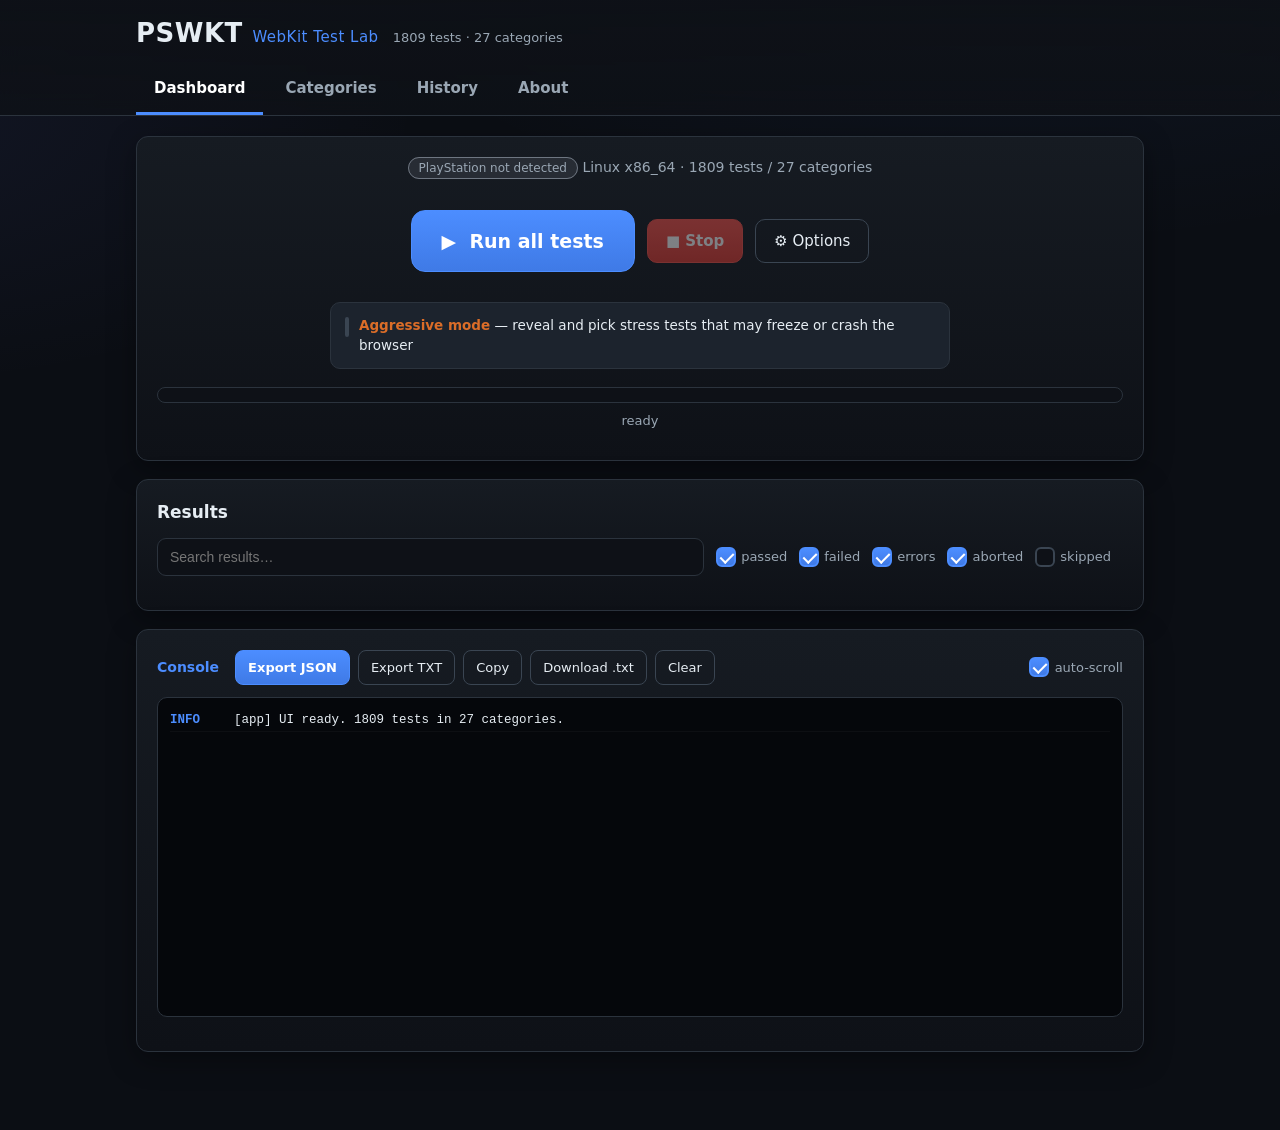
==== commit ecc6130e: "InfinityFree PHP endpoints, prettier checkboxes, cache-busting, perf - InfinityFree support without " ====
--- a/index.html
+++ b/index.html
@@ -5,7 +5,7 @@
   <meta name="viewport" content="width=device-width, initial-scale=1">
   <meta name="referrer" content="no-referrer">
   <title>PSWKT &mdash; WebKit Test Lab</title>
-  <link rel="stylesheet" href="css/styles.css">
+  <link rel="stylesheet" href="css/styles.css?v=6">
 </head>
 <body>
   <header class="app-header">
@@ -146,52 +146,52 @@
   </main>
 
   <!-- Core (order matters) -->
-  <script src="js/core/log.js"></script>
-  <script src="js/core/features.js"></script>
-  <script src="js/core/guard.js"></script>
-  <script src="js/core/runner.js"></script>
-  <script src="js/core/export.js"></script>
-  <script src="js/core/serverlog.js"></script>
-  <script src="js/core/store.js"></script>
+  <script src="js/core/log.js?v=6"></script>
+  <script src="js/core/features.js?v=6"></script>
+  <script src="js/core/guard.js?v=6"></script>
+  <script src="js/core/runner.js?v=6"></script>
+  <script src="js/core/export.js?v=6"></script>
+  <script src="js/core/serverlog.js?v=6"></script>
+  <script src="js/core/store.js?v=6"></script>
   <!-- Tests -->
-  <script src="js/tests/typedarrays.js"></script>
-  <script src="js/tests/canvas.js"></script>
-  <script src="js/tests/objects.js"></script>
-  <script src="js/tests/memory.js"></script>
-  <script src="js/tests/strings.js"></script>
-  <script src="js/tests/numbers.js"></script>
-  <script src="js/tests/errors.js"></script>
-  <script src="js/tests/async.js"></script>
-  <script src="js/tests/platform.js"></script>
-  <script src="js/tests/dom.js"></script>
-  <script src="js/tests/_factory.js"></script>
-  <script src="js/tests/builtins.js"></script>
-  <script src="js/tests/globals.js"></script>
-  <script src="js/tests/css.js"></script>
-  <script src="js/tests/canvas2d_api.js"></script>
-  <script src="js/tests/webgl_caps.js"></script>
-  <script src="js/tests/media.js"></script>
-  <script src="js/tests/input.js"></script>
-  <script src="js/tests/syntax.js"></script>
-  <script src="js/tests/ps5profile.js"></script>
-  <script src="js/tests/_fuzz.js"></script>
-  <script src="js/tests/fuzz_parsers.js"></script>
-  <script src="js/tests/fuzz_builtins.js"></script>
-  <script src="js/tests/fuzz_typedarrays.js"></script>
-  <script src="js/tests/fuzz_structural.js"></script>
-  <script src="js/tests/fuzz_robustness.js"></script>
-  <script src="js/tests/fuzz_robustness2.js"></script>
-  <script src="js/tests/fuzz_aggressive.js"></script>
-  <script src="js/tests/fuzz_aggressive2.js"></script>
-  <script src="js/tests/fuzz_aggressive3.js"></script>
-  <script src="js/tests/webapis.js"></script>
-  <script src="js/tests/natives_more.js"></script>
-  <script src="js/tests/css_more.js"></script>
-  <script src="js/tests/syntax_more.js"></script>
-  <script src="js/tests/media_more.js"></script>
-  <script src="js/tests/webgl_more.js"></script>
-  <script src="js/tests/behaviors.js"></script>
-  <script src="js/tests/behaviors2.js"></script>
-  <script src="js/app.js"></script>
+  <script src="js/tests/typedarrays.js?v=6"></script>
+  <script src="js/tests/canvas.js?v=6"></script>
+  <script src="js/tests/objects.js?v=6"></script>
+  <script src="js/tests/memory.js?v=6"></script>
+  <script src="js/tests/strings.js?v=6"></script>
+  <script src="js/tests/numbers.js?v=6"></script>
+  <script src="js/tests/errors.js?v=6"></script>
+  <script src="js/tests/async.js?v=6"></script>
+  <script src="js/tests/platform.js?v=6"></script>
+  <script src="js/tests/dom.js?v=6"></script>
+  <script src="js/tests/_factory.js?v=6"></script>
+  <script src="js/tests/builtins.js?v=6"></script>
+  <script src="js/tests/globals.js?v=6"></script>
+  <script src="js/tests/css.js?v=6"></script>
+  <script src="js/tests/canvas2d_api.js?v=6"></script>
+  <script src="js/tests/webgl_caps.js?v=6"></script>
+  <script src="js/tests/media.js?v=6"></script>
+  <script src="js/tests/input.js?v=6"></script>
+  <script src="js/tests/syntax.js?v=6"></script>
+  <script src="js/tests/ps5profile.js?v=6"></script>
+  <script src="js/tests/_fuzz.js?v=6"></script>
+  <script src="js/tests/fuzz_parsers.js?v=6"></script>
+  <script src="js/tests/fuzz_builtins.js?v=6"></script>
+  <script src="js/tests/fuzz_typedarrays.js?v=6"></script>
+  <script src="js/tests/fuzz_structural.js?v=6"></script>
+  <script src="js/tests/fuzz_robustness.js?v=6"></script>
+  <script src="js/tests/fuzz_robustness2.js?v=6"></script>
+  <script src="js/tests/fuzz_aggressive.js?v=6"></script>
+  <script src="js/tests/fuzz_aggressive2.js?v=6"></script>
+  <script src="js/tests/fuzz_aggressive3.js?v=6"></script>
+  <script src="js/tests/webapis.js?v=6"></script>
+  <script src="js/tests/natives_more.js?v=6"></script>
+  <script src="js/tests/css_more.js?v=6"></script>
+  <script src="js/tests/syntax_more.js?v=6"></script>
+  <script src="js/tests/media_more.js?v=6"></script>
+  <script src="js/tests/webgl_more.js?v=6"></script>
+  <script src="js/tests/behaviors.js?v=6"></script>
+  <script src="js/tests/behaviors2.js?v=6"></script>
+  <script src="js/app.js?v=6"></script>
 </body>
 </html>
--- a/css/styles.css
+++ b/css/styles.css
@@ -103,6 +103,26 @@
 .ghost { background: transparent; }
 .mini { padding: 7px 12px; font-size: 13px; border-radius: 8px; }
 .big { font-size: 19px; padding: 16px 30px; border-radius: 14px; }
+
+/* ---------- Custom checkboxes ---------- */
+input[type="checkbox"] {
+  appearance: none; -webkit-appearance: none; -moz-appearance: none;
+  width: 20px; height: 20px; flex: none; margin: 0; cursor: pointer; position: relative;
+  background: var(--bg2); border: 2px solid var(--border2); border-radius: 6px;
+  transition: background 0.15s ease, border-color 0.15s ease, box-shadow 0.15s ease, transform 0.1s ease;
+  vertical-align: middle;
+}
+input[type="checkbox"]:hover { border-color: var(--accent); }
+input[type="checkbox"]:active { transform: scale(0.92); }
+input[type="checkbox"]:checked {
+  background: linear-gradient(180deg, #4c8dff, #3f7ae6); border-color: #4c8dff;
+}
+input[type="checkbox"]:checked::after {
+  content: ""; position: absolute; left: 5px; top: 1px; width: 6px; height: 11px;
+  border: solid #fff; border-width: 0 2.5px 2.5px 0; transform: rotate(45deg);
+  animation: check-pop 0.18s ease;
+}
+@keyframes check-pop { from { opacity: 0; transform: rotate(45deg) scale(0.4); } to { opacity: 1; transform: rotate(45deg) scale(1); } }
 
 /* Strong focus ring for keyboard / game-pad spatial navigation (PS5). */
 :focus { outline: none; }
@@ -204,8 +224,10 @@
 .result-meas { color: #7f8c99; font-size: 11.5px; font-family: ui-monospace, Menlo, Consolas, monospace; word-break: break-all; max-height: 60px; overflow: hidden; }
 .result-error { color: var(--error); font-size: 12px; margin-top: 3px; word-break: break-word; }
 
-/* Annotation bar */
-.annot { display: flex; flex-wrap: wrap; gap: 5px; margin-top: 8px; align-items: center; }
+/* Annotation bar (built lazily on demand) */
+.annot-slot { margin-top: 8px; }
+.annot-open { font-size: 11px; padding: 4px 10px; }
+.annot { display: flex; flex-wrap: wrap; gap: 5px; margin-top: 4px; align-items: center; }
 .tag { padding: 4px 9px; font-size: 11px; border-radius: 999px; background: var(--bg2); border: 1px solid var(--border); color: var(--muted); }
 .tag.tag-on { background: var(--accent); border-color: var(--accent); color: #fff; }
 .annot-note { flex: 1 1 200px; background: var(--bg2); color: var(--text); border: 1px solid var(--border); border-radius: 8px; padding: 6px 9px; font-size: 12px; }
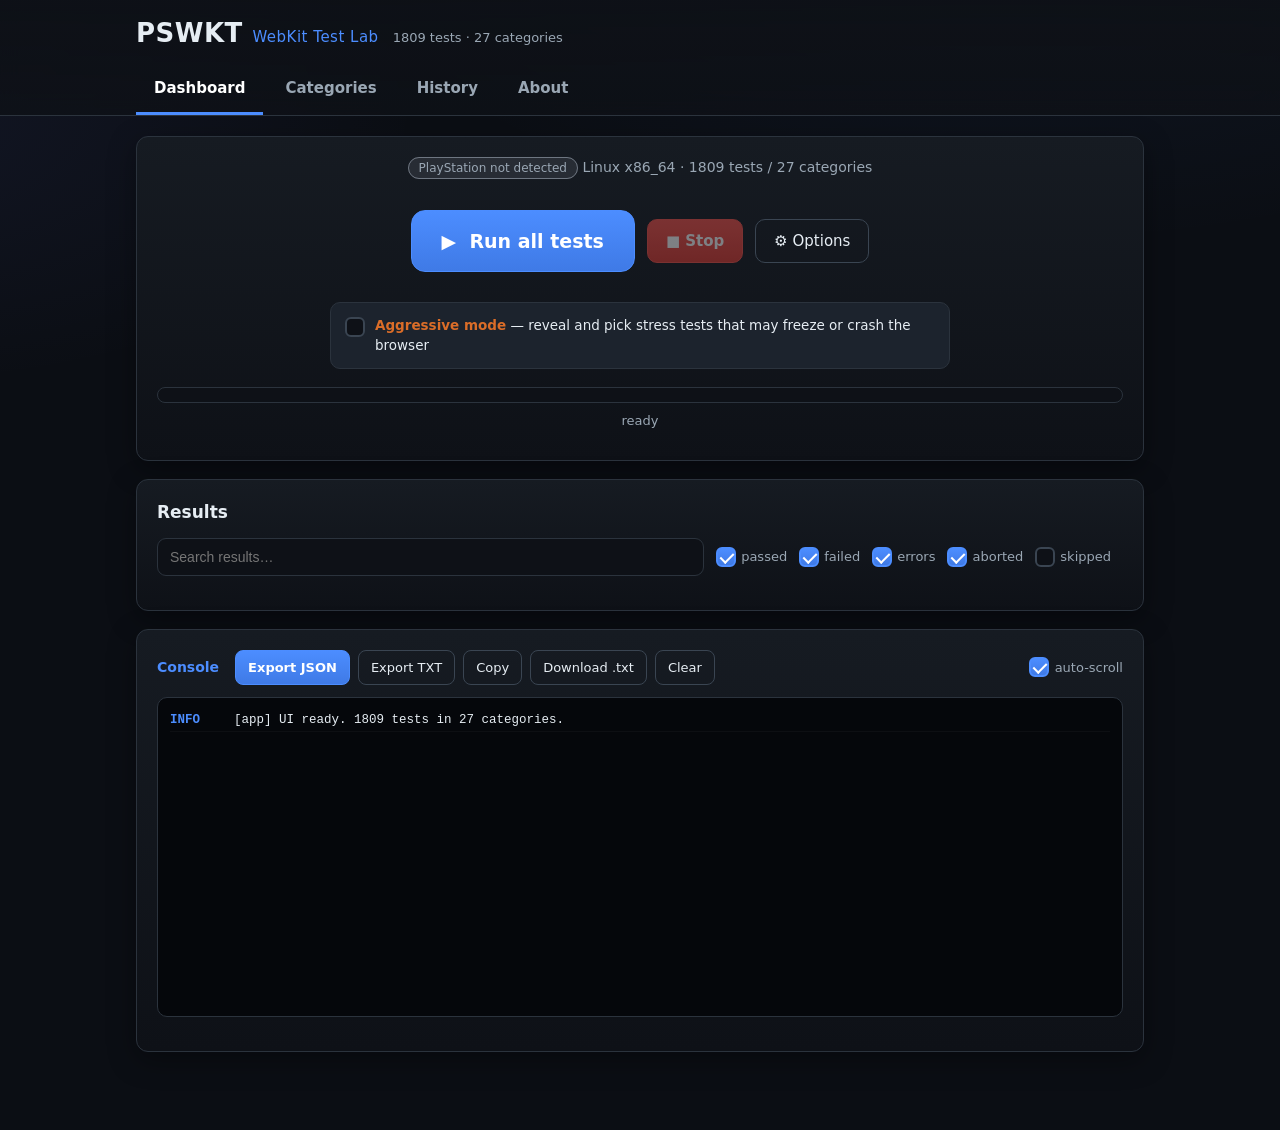
==== commit e7b94ab8: "Fix UI bugs: aggressive checkbox, run-all scope, category look, scrollable results, no Python Report" ====
--- a/index.html
+++ b/index.html
@@ -5,7 +5,7 @@
   <meta name="viewport" content="width=device-width, initial-scale=1">
   <meta name="referrer" content="no-referrer">
   <title>PSWKT &mdash; WebKit Test Lab</title>
-  <link rel="stylesheet" href="css/styles.css?v=6">
+  <link rel="stylesheet" href="css/styles.css?v=7">
 </head>
 <body>
   <header class="app-header">
@@ -146,52 +146,52 @@
   </main>
 
   <!-- Core (order matters) -->
-  <script src="js/core/log.js?v=6"></script>
-  <script src="js/core/features.js?v=6"></script>
-  <script src="js/core/guard.js?v=6"></script>
-  <script src="js/core/runner.js?v=6"></script>
-  <script src="js/core/export.js?v=6"></script>
-  <script src="js/core/serverlog.js?v=6"></script>
-  <script src="js/core/store.js?v=6"></script>
+  <script src="js/core/log.js?v=7"></script>
+  <script src="js/core/features.js?v=7"></script>
+  <script src="js/core/guard.js?v=7"></script>
+  <script src="js/core/runner.js?v=7"></script>
+  <script src="js/core/export.js?v=7"></script>
+  <script src="js/core/serverlog.js?v=7"></script>
+  <script src="js/core/store.js?v=7"></script>
   <!-- Tests -->
-  <script src="js/tests/typedarrays.js?v=6"></script>
-  <script src="js/tests/canvas.js?v=6"></script>
-  <script src="js/tests/objects.js?v=6"></script>
-  <script src="js/tests/memory.js?v=6"></script>
-  <script src="js/tests/strings.js?v=6"></script>
-  <script src="js/tests/numbers.js?v=6"></script>
-  <script src="js/tests/errors.js?v=6"></script>
-  <script src="js/tests/async.js?v=6"></script>
-  <script src="js/tests/platform.js?v=6"></script>
-  <script src="js/tests/dom.js?v=6"></script>
-  <script src="js/tests/_factory.js?v=6"></script>
-  <script src="js/tests/builtins.js?v=6"></script>
-  <script src="js/tests/globals.js?v=6"></script>
-  <script src="js/tests/css.js?v=6"></script>
-  <script src="js/tests/canvas2d_api.js?v=6"></script>
-  <script src="js/tests/webgl_caps.js?v=6"></script>
-  <script src="js/tests/media.js?v=6"></script>
-  <script src="js/tests/input.js?v=6"></script>
-  <script src="js/tests/syntax.js?v=6"></script>
-  <script src="js/tests/ps5profile.js?v=6"></script>
-  <script src="js/tests/_fuzz.js?v=6"></script>
-  <script src="js/tests/fuzz_parsers.js?v=6"></script>
-  <script src="js/tests/fuzz_builtins.js?v=6"></script>
-  <script src="js/tests/fuzz_typedarrays.js?v=6"></script>
-  <script src="js/tests/fuzz_structural.js?v=6"></script>
-  <script src="js/tests/fuzz_robustness.js?v=6"></script>
-  <script src="js/tests/fuzz_robustness2.js?v=6"></script>
-  <script src="js/tests/fuzz_aggressive.js?v=6"></script>
-  <script src="js/tests/fuzz_aggressive2.js?v=6"></script>
-  <script src="js/tests/fuzz_aggressive3.js?v=6"></script>
-  <script src="js/tests/webapis.js?v=6"></script>
-  <script src="js/tests/natives_more.js?v=6"></script>
-  <script src="js/tests/css_more.js?v=6"></script>
-  <script src="js/tests/syntax_more.js?v=6"></script>
-  <script src="js/tests/media_more.js?v=6"></script>
-  <script src="js/tests/webgl_more.js?v=6"></script>
-  <script src="js/tests/behaviors.js?v=6"></script>
-  <script src="js/tests/behaviors2.js?v=6"></script>
-  <script src="js/app.js?v=6"></script>
+  <script src="js/tests/typedarrays.js?v=7"></script>
+  <script src="js/tests/canvas.js?v=7"></script>
+  <script src="js/tests/objects.js?v=7"></script>
+  <script src="js/tests/memory.js?v=7"></script>
+  <script src="js/tests/strings.js?v=7"></script>
+  <script src="js/tests/numbers.js?v=7"></script>
+  <script src="js/tests/errors.js?v=7"></script>
+  <script src="js/tests/async.js?v=7"></script>
+  <script src="js/tests/platform.js?v=7"></script>
+  <script src="js/tests/dom.js?v=7"></script>
+  <script src="js/tests/_factory.js?v=7"></script>
+  <script src="js/tests/builtins.js?v=7"></script>
+  <script src="js/tests/globals.js?v=7"></script>
+  <script src="js/tests/css.js?v=7"></script>
+  <script src="js/tests/canvas2d_api.js?v=7"></script>
+  <script src="js/tests/webgl_caps.js?v=7"></script>
+  <script src="js/tests/media.js?v=7"></script>
+  <script src="js/tests/input.js?v=7"></script>
+  <script src="js/tests/syntax.js?v=7"></script>
+  <script src="js/tests/ps5profile.js?v=7"></script>
+  <script src="js/tests/_fuzz.js?v=7"></script>
+  <script src="js/tests/fuzz_parsers.js?v=7"></script>
+  <script src="js/tests/fuzz_builtins.js?v=7"></script>
+  <script src="js/tests/fuzz_typedarrays.js?v=7"></script>
+  <script src="js/tests/fuzz_structural.js?v=7"></script>
+  <script src="js/tests/fuzz_robustness.js?v=7"></script>
+  <script src="js/tests/fuzz_robustness2.js?v=7"></script>
+  <script src="js/tests/fuzz_aggressive.js?v=7"></script>
+  <script src="js/tests/fuzz_aggressive2.js?v=7"></script>
+  <script src="js/tests/fuzz_aggressive3.js?v=7"></script>
+  <script src="js/tests/webapis.js?v=7"></script>
+  <script src="js/tests/natives_more.js?v=7"></script>
+  <script src="js/tests/css_more.js?v=7"></script>
+  <script src="js/tests/syntax_more.js?v=7"></script>
+  <script src="js/tests/media_more.js?v=7"></script>
+  <script src="js/tests/webgl_more.js?v=7"></script>
+  <script src="js/tests/behaviors.js?v=7"></script>
+  <script src="js/tests/behaviors2.js?v=7"></script>
+  <script src="js/app.js?v=7"></script>
 </body>
 </html>
--- a/css/styles.css
+++ b/css/styles.css
@@ -148,7 +148,7 @@
   transition: border-color 0.16s ease, background 0.16s ease;
 }
 .toggle-card:hover { border-color: var(--border2); }
-.toggle-card input { width: auto; margin-top: 2px; flex: none; }
+.toggle-card input[type="checkbox"] { margin-top: 2px; flex: none; }
 .aggr-main b { color: var(--aborted); }
 
 .options-panel { max-width: 640px; margin: 12px auto 0; text-align: left; animation: panel-in 0.2s ease; }
@@ -195,7 +195,7 @@
 }
 .results-filter label { font-size: 13px; color: var(--muted); display: inline-flex; align-items: center; gap: 5px; }
 
-.results { display: flex; flex-direction: column; gap: 8px; }
+.results { display: flex; flex-direction: column; gap: 8px; max-height: 65vh; overflow-y: auto; padding-right: 4px; }
 .result-row {
   display: flex; gap: 12px; background: var(--panel2); border: 1px solid var(--border);
   border-left-width: 4px; border-radius: 10px; padding: 11px 13px; animation: row-in 0.2s ease;
@@ -269,17 +269,22 @@
 /* ---------- Categories (collapsible) ---------- */
 .categories { display: flex; flex-direction: column; gap: 12px; }
 .cat-card { background: var(--panel2); border: 1px solid var(--border); border-radius: 10px; overflow: hidden; }
+.cat-card.open { border-color: var(--border2); }
+/* The header is a <button> but must look like a header row, not a pill button. */
 .cat-head {
-  display: flex; align-items: center; gap: 12px; padding: 12px 14px; cursor: pointer;
-  background: linear-gradient(180deg, var(--panel3), var(--panel2));
+  display: flex; align-items: center; gap: 12px; width: 100%; text-align: left;
+  padding: 13px 15px; cursor: pointer; color: var(--text); font: inherit;
+  background: var(--panel2); border: none; border-radius: 0;
+  transition: background 0.15s ease;
 }
 .cat-head:hover { background: var(--panel3); }
-.cat-caret { flex: none; transition: transform 0.2s ease; color: var(--accent); font-size: 13px; }
+.cat-card.open .cat-head { background: var(--panel3); }
+.cat-caret { flex: none; transition: transform 0.2s ease; color: var(--accent); font-size: 14px; }
 .cat-card.open .cat-caret { transform: rotate(90deg); }
 .cat-title { flex: 1; min-width: 0; }
-.cat-title h3 { margin: 0; font-size: 15px; }
-.cat-desc { margin: 2px 0 0; font-size: 12px; color: var(--muted); }
-.cat-count { flex: none; font-size: 12px; color: var(--muted); background: var(--bg2); border: 1px solid var(--border); border-radius: 999px; padding: 2px 10px; }
+.cat-title h3 { margin: 0; font-size: 15px; font-weight: 700; }
+.cat-desc { margin: 2px 0 0; font-size: 12px; color: var(--muted); white-space: normal; }
+.cat-count { flex: none; font-size: 12px; color: var(--muted); background: var(--bg2); border: 1px solid var(--border); border-radius: 999px; padding: 3px 11px; }
 .cat-actions { display: flex; flex-wrap: wrap; gap: 6px; padding: 0 14px 12px; }
 .cat-tests { padding: 0 14px 12px; display: block; animation: panel-in 0.18s ease; }
 .cat-tests.collapsed { display: none; }
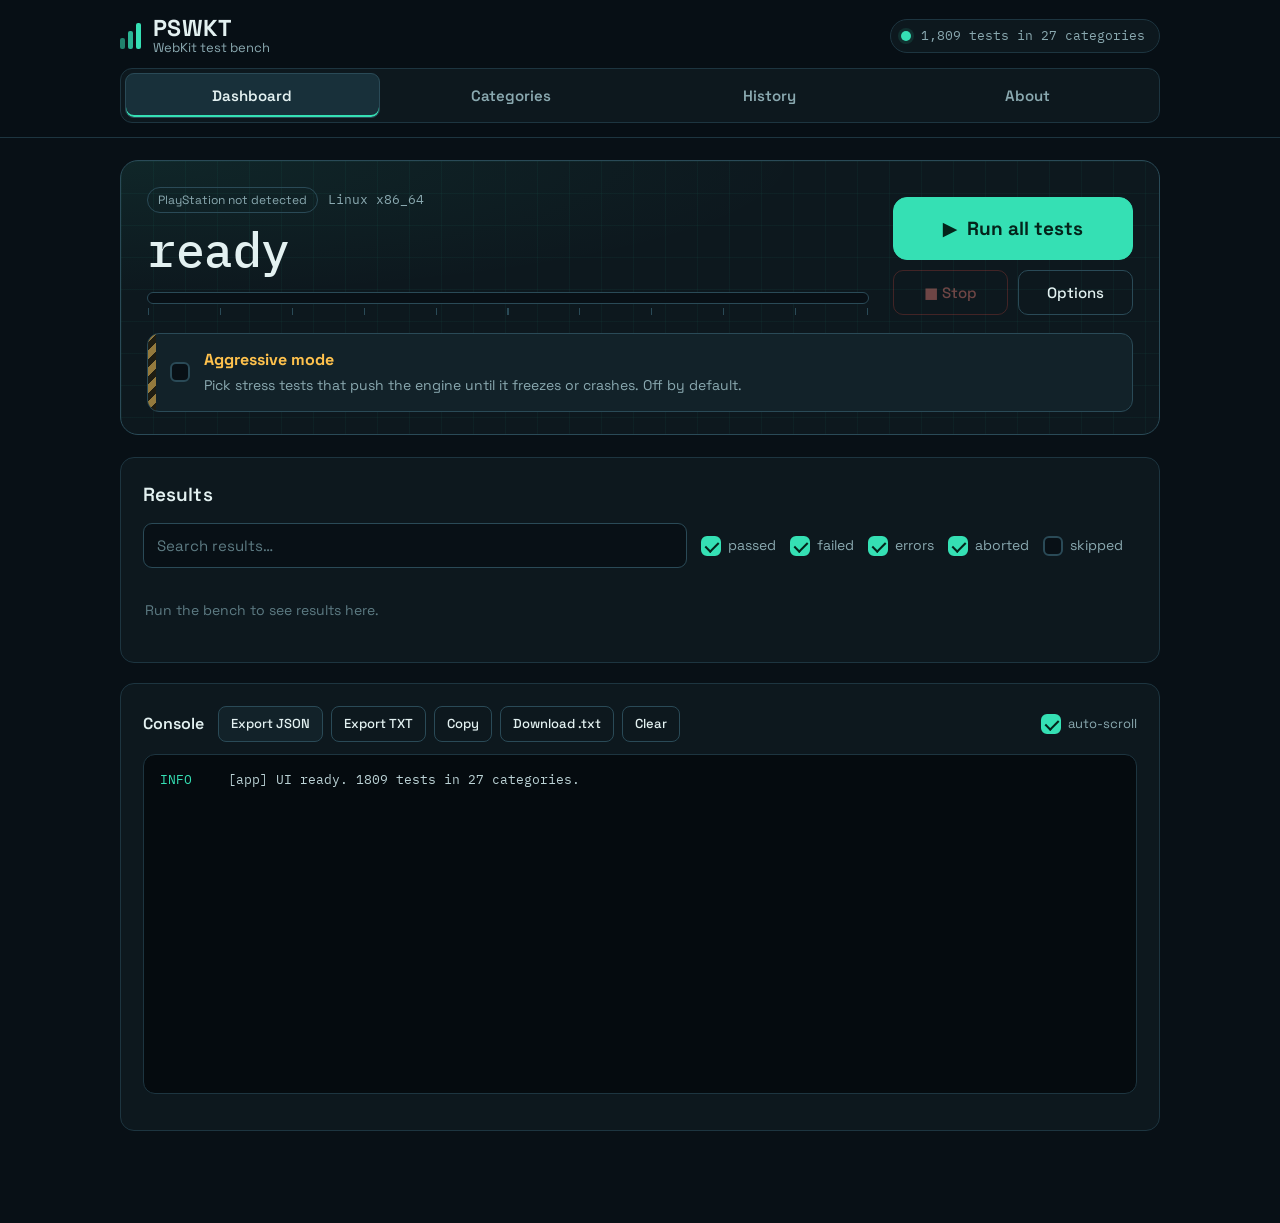
==== commit e39cb9d0: "Redesign the UI as an instrument test bench New visual identity built around the product itself: a s" ====
--- a/index.html
+++ b/index.html
@@ -4,16 +4,28 @@
   <meta charset="utf-8">
   <meta name="viewport" content="width=device-width, initial-scale=1">
   <meta name="referrer" content="no-referrer">
-  <title>PSWKT &mdash; WebKit Test Lab</title>
-  <link rel="stylesheet" href="css/styles.css?v=7">
+  <title>PSWKT &mdash; WebKit test bench</title>
+  <link rel="preconnect" href="https://fonts.googleapis.com">
+  <link rel="preconnect" href="https://fonts.gstatic.com" crossorigin>
+  <link rel="stylesheet" href="https://fonts.googleapis.com/css2?family=IBM+Plex+Mono:wght@400;500;600&family=Space+Grotesk:wght@400;500;600;700&display=swap">
+  <link rel="stylesheet" href="css/styles.css?v=8">
 </head>
 <body>
   <header class="app-header">
-    <div class="wrap">
-      <div class="brand-row">
-        <h1 class="brand">PSWKT <span class="sub">WebKit Test Lab</span></h1>
+    <div class="wrap header-inner">
+      <div class="brand">
+        <span class="brand-mark" aria-hidden="true"><span></span><span></span><span></span></span>
+        <div class="brand-text">
+          <h1 class="brand-name">PSWKT</h1>
+          <span class="brand-sub">WebKit test bench</span>
+        </div>
+      </div>
+      <div class="bench-status">
+        <span class="status-lamp" aria-hidden="true"></span>
         <span id="brand-stats" class="brand-stats"></span>
       </div>
+    </div>
+    <div class="wrap">
       <nav class="tabbar" role="tablist" aria-label="Sections">
         <button class="tab is-active" type="button" role="tab" data-tab="dashboard" id="tab-dashboard">Dashboard</button>
         <button class="tab" type="button" role="tab" data-tab="categories" id="tab-categories">Categories</button>
@@ -28,34 +40,41 @@
 
     <!-- ===================== DASHBOARD ===================== -->
     <section class="tabpanel is-active" id="panel-dashboard" role="tabpanel" aria-labelledby="tab-dashboard">
-      <section class="panel hero">
-        <div id="ps-hint" class="ps-line"></div>
-        <div class="run-bar big">
-          <button id="btn-run-all" class="btn primary big" type="button">&#9654;&nbsp; Run all tests</button>
-          <button id="btn-stop" class="btn danger" type="button" disabled>&#9632; Stop</button>
-          <button id="btn-options-toggle" class="btn ghost" type="button">&#9881; Options</button>
-        </div>
-
-        <label class="toggle-card aggr-main" for="opt-aggressive">
-          <input id="opt-aggressive" type="checkbox">
-          <span><b>Aggressive mode</b> &mdash; reveal and pick stress tests that may freeze or crash the browser</span>
-        </label>
-        <div id="aggressive-list" class="aggressive-list" style="display:none"></div>
+      <section class="bench" aria-label="Test bench">
+        <div class="bench-top">
+          <div class="readout">
+            <div id="ps-hint" class="ps-line"></div>
+            <div id="progress-text" class="progress-text" aria-live="polite">ready</div>
+            <div class="meter" aria-hidden="true">
+              <div class="progress-track"><div id="progress-bar" class="progress-bar"></div></div>
+              <div class="meter-ticks"></div>
+            </div>
+          </div>
+          <div class="bench-controls">
+            <button id="btn-run-all" class="btn primary big" type="button">&#9654;&nbsp; Run all tests</button>
+            <div class="bench-controls-row">
+              <button id="btn-stop" class="btn danger" type="button" disabled>&#9632; Stop</button>
+              <button id="btn-options-toggle" class="btn ghost" type="button">Options</button>
+            </div>
+          </div>
+        </div>
+
+        <div id="summary" class="summary"></div>
 
         <div id="options-panel" class="options-panel" style="display:none">
           <div class="options">
-            <label>Deadline / test (ms)<input id="opt-timeout" type="number" value="4000" min="100" step="100"></label>
+            <label>Deadline per test (ms)<input id="opt-timeout" type="number" value="4000" min="100" step="100"></label>
             <label>Memory budget (MB)<input id="opt-memory" type="number" value="64" min="1" step="1"></label>
             <label>Iteration cap<input id="opt-maxiter" type="number" value="5000000" min="1000" step="1000"></label>
           </div>
-          <label class="toggle-card"><input id="opt-stream" type="checkbox"> Continuous server logging (local server only, optional)</label>
-        </div>
-
-        <div class="progress">
-          <div class="progress-track"><div id="progress-bar" class="progress-bar"></div></div>
-          <div id="progress-text" class="progress-text">ready</div>
-        </div>
-        <div id="summary" class="summary"></div>
+          <label class="toggle-card"><input id="opt-stream" type="checkbox"> Send the live log to the server as it runs (needs <code>api/log-stream.php</code>)</label>
+        </div>
+
+        <label class="hazard" for="opt-aggressive">
+          <input id="opt-aggressive" type="checkbox">
+          <span class="hazard-text"><b>Aggressive mode</b><span>Pick stress tests that push the engine until it freezes or crashes. Off by default.</span></span>
+        </label>
+        <div id="aggressive-list" class="aggressive-list" style="display:none"></div>
       </section>
 
       <section class="panel">
@@ -75,7 +94,7 @@
       <section class="panel">
         <div class="log-toolbar">
           <strong class="panel-tag">Console</strong>
-          <button id="btn-export-json" class="btn mini primary" type="button">Export JSON</button>
+          <button id="btn-export-json" class="btn mini" type="button">Export JSON</button>
           <button id="btn-export-text" class="btn mini ghost" type="button">Export TXT</button>
           <button id="btn-copy-log" class="btn mini ghost" type="button">Copy</button>
           <button id="btn-download-log" class="btn mini ghost" type="button">Download .txt</button>
@@ -146,52 +165,52 @@
   </main>
 
   <!-- Core (order matters) -->
-  <script src="js/core/log.js?v=7"></script>
-  <script src="js/core/features.js?v=7"></script>
-  <script src="js/core/guard.js?v=7"></script>
-  <script src="js/core/runner.js?v=7"></script>
-  <script src="js/core/export.js?v=7"></script>
-  <script src="js/core/serverlog.js?v=7"></script>
-  <script src="js/core/store.js?v=7"></script>
+  <script src="js/core/log.js?v=8"></script>
+  <script src="js/core/features.js?v=8"></script>
+  <script src="js/core/guard.js?v=8"></script>
+  <script src="js/core/runner.js?v=8"></script>
+  <script src="js/core/export.js?v=8"></script>
+  <script src="js/core/serverlog.js?v=8"></script>
+  <script src="js/core/store.js?v=8"></script>
   <!-- Tests -->
-  <script src="js/tests/typedarrays.js?v=7"></script>
-  <script src="js/tests/canvas.js?v=7"></script>
-  <script src="js/tests/objects.js?v=7"></script>
-  <script src="js/tests/memory.js?v=7"></script>
-  <script src="js/tests/strings.js?v=7"></script>
-  <script src="js/tests/numbers.js?v=7"></script>
-  <script src="js/tests/errors.js?v=7"></script>
-  <script src="js/tests/async.js?v=7"></script>
-  <script src="js/tests/platform.js?v=7"></script>
-  <script src="js/tests/dom.js?v=7"></script>
-  <script src="js/tests/_factory.js?v=7"></script>
-  <script src="js/tests/builtins.js?v=7"></script>
-  <script src="js/tests/globals.js?v=7"></script>
-  <script src="js/tests/css.js?v=7"></script>
-  <script src="js/tests/canvas2d_api.js?v=7"></script>
-  <script src="js/tests/webgl_caps.js?v=7"></script>
-  <script src="js/tests/media.js?v=7"></script>
-  <script src="js/tests/input.js?v=7"></script>
-  <script src="js/tests/syntax.js?v=7"></script>
-  <script src="js/tests/ps5profile.js?v=7"></script>
-  <script src="js/tests/_fuzz.js?v=7"></script>
-  <script src="js/tests/fuzz_parsers.js?v=7"></script>
-  <script src="js/tests/fuzz_builtins.js?v=7"></script>
-  <script src="js/tests/fuzz_typedarrays.js?v=7"></script>
-  <script src="js/tests/fuzz_structural.js?v=7"></script>
-  <script src="js/tests/fuzz_robustness.js?v=7"></script>
-  <script src="js/tests/fuzz_robustness2.js?v=7"></script>
-  <script src="js/tests/fuzz_aggressive.js?v=7"></script>
-  <script src="js/tests/fuzz_aggressive2.js?v=7"></script>
-  <script src="js/tests/fuzz_aggressive3.js?v=7"></script>
-  <script src="js/tests/webapis.js?v=7"></script>
-  <script src="js/tests/natives_more.js?v=7"></script>
-  <script src="js/tests/css_more.js?v=7"></script>
-  <script src="js/tests/syntax_more.js?v=7"></script>
-  <script src="js/tests/media_more.js?v=7"></script>
-  <script src="js/tests/webgl_more.js?v=7"></script>
-  <script src="js/tests/behaviors.js?v=7"></script>
-  <script src="js/tests/behaviors2.js?v=7"></script>
-  <script src="js/app.js?v=7"></script>
+  <script src="js/tests/typedarrays.js?v=8"></script>
+  <script src="js/tests/canvas.js?v=8"></script>
+  <script src="js/tests/objects.js?v=8"></script>
+  <script src="js/tests/memory.js?v=8"></script>
+  <script src="js/tests/strings.js?v=8"></script>
+  <script src="js/tests/numbers.js?v=8"></script>
+  <script src="js/tests/errors.js?v=8"></script>
+  <script src="js/tests/async.js?v=8"></script>
+  <script src="js/tests/platform.js?v=8"></script>
+  <script src="js/tests/dom.js?v=8"></script>
+  <script src="js/tests/_factory.js?v=8"></script>
+  <script src="js/tests/builtins.js?v=8"></script>
+  <script src="js/tests/globals.js?v=8"></script>
+  <script src="js/tests/css.js?v=8"></script>
+  <script src="js/tests/canvas2d_api.js?v=8"></script>
+  <script src="js/tests/webgl_caps.js?v=8"></script>
+  <script src="js/tests/media.js?v=8"></script>
+  <script src="js/tests/input.js?v=8"></script>
+  <script src="js/tests/syntax.js?v=8"></script>
+  <script src="js/tests/ps5profile.js?v=8"></script>
+  <script src="js/tests/_fuzz.js?v=8"></script>
+  <script src="js/tests/fuzz_parsers.js?v=8"></script>
+  <script src="js/tests/fuzz_builtins.js?v=8"></script>
+  <script src="js/tests/fuzz_typedarrays.js?v=8"></script>
+  <script src="js/tests/fuzz_structural.js?v=8"></script>
+  <script src="js/tests/fuzz_robustness.js?v=8"></script>
+  <script src="js/tests/fuzz_robustness2.js?v=8"></script>
+  <script src="js/tests/fuzz_aggressive.js?v=8"></script>
+  <script src="js/tests/fuzz_aggressive2.js?v=8"></script>
+  <script src="js/tests/fuzz_aggressive3.js?v=8"></script>
+  <script src="js/tests/webapis.js?v=8"></script>
+  <script src="js/tests/natives_more.js?v=8"></script>
+  <script src="js/tests/css_more.js?v=8"></script>
+  <script src="js/tests/syntax_more.js?v=8"></script>
+  <script src="js/tests/media_more.js?v=8"></script>
+  <script src="js/tests/webgl_more.js?v=8"></script>
+  <script src="js/tests/behaviors.js?v=8"></script>
+  <script src="js/tests/behaviors2.js?v=8"></script>
+  <script src="js/app.js?v=8"></script>
 </body>
 </html>
--- a/css/styles.css
+++ b/css/styles.css
@@ -1,340 +1,488 @@
 /*
- * PSWKT - WebKit Test Lab stylesheet
- * Dark theme, animated, built to be navigable with a game-pad / D-pad on the PS5
- * browser: every control is a native focusable element with a strong, highly
- * visible focus ring so spatial navigation is easy to follow on a TV.
+ * PSWKT - WebKit test bench
+ *
+ * Concept: an instrument bench / oscilloscope. Cool phosphor = a healthy signal
+ * (diagnostic mode), hot amber -> red = an engine pushed toward failure (stress
+ * mode). The bench at the top of the Dashboard is the one loud element: a live
+ * readout on a graticule screen. Everything else stays quiet and disciplined.
+ *
+ * Built for the PS5 browser: every control is a native focusable element with a
+ * very visible focus ring, so D-pad spatial navigation is easy to follow on a TV.
  */
 
 :root {
-  --bg: #0b0e14;
-  --bg2: #0e1117;
-  --panel: #161b22;
-  --panel2: #1c232d;
-  --panel3: #222b36;
-  --border: #2b333d;
-  --border2: #3a4552;
-  --text: #e6edf3;
-  --muted: #9aa7b4;
-  --accent: #4c8dff;
-  --accent2: #6f7bf7;
-  --pass: #3fb950;
-  --fail: #e3b341;
-  --error: #f85149;
-  --skip: #6e7681;
-  --aborted: #db6d28;
-  --ps: #6f7bf7;
-  --focus: #ffd34d;
-  --radius: 12px;
-  --shadow: 0 8px 28px rgba(0,0,0,0.35);
+  /* Base */
+  --void: #081016;
+  --panel: #0d181e;
+  --panel-2: #122229;
+  --panel-3: #18303a;
+  --line: #1d3540;
+  --line-2: #2a4a57;
+  --ink: #e3f1f1;
+  --ink-dim: #8aa9b0;
+  --ink-faint: #5d7b83;
+
+  /* Signal */
+  --phosphor: #35e0b4;
+  --phosphor-ink: #04241b;
+  --phosphor-soft: rgba(53, 224, 180, 0.12);
+  --amber: #ffc24d;
+  --ember: #ff7a33;
+  --signal: #ff5244;
+  --slate: #61808a;
+  --focus: #ffe066;
+
+  /* Type */
+  --f-ui: "Space Grotesk", system-ui, -apple-system, "Segoe UI", Roboto, Helvetica, Arial, sans-serif;
+  --f-mono: "IBM Plex Mono", ui-monospace, "SF Mono", Menlo, Consolas, "Liberation Mono", monospace;
+
+  /* Shape (radius follows hierarchy, not one value everywhere) */
+  --r-bench: 18px;
+  --r-panel: 14px;
+  --r-row: 10px;
+  --r-ctl: 10px;
 }
 
 * { box-sizing: border-box; }
-
 html { -webkit-text-size-adjust: 100%; }
 
 body {
   margin: 0;
-  background:
-    radial-gradient(1200px 600px at 80% -10%, rgba(76,141,255,0.08), transparent 60%),
-    radial-gradient(1000px 500px at -10% 10%, rgba(111,123,247,0.07), transparent 55%),
-    var(--bg);
-  color: var(--text);
-  font-family: -apple-system, BlinkMacSystemFont, "Segoe UI", system-ui, Roboto, Helvetica, Arial, sans-serif;
+  background: var(--void);
+  color: var(--ink);
+  font-family: var(--f-ui);
   font-size: 16px;
-  line-height: 1.5;
-}
-
-.wrap { max-width: 1040px; margin: 0 auto; padding: 0 16px; }
-
-/* ---------- Header + tab bar ---------- */
+  line-height: 1.55;
+  -webkit-font-smoothing: antialiased;
+}
+
+code { font-family: var(--f-mono); font-size: 0.86em; color: var(--phosphor); }
+
+.wrap { max-width: 1080px; margin: 0 auto; padding: 0 20px; }
+
+/* ===================================================================
+   Header: wordmark, live lamp, segmented tab selector
+   =================================================================== */
 .app-header {
-  position: sticky; top: 0; z-index: 20;
-  background: linear-gradient(180deg, rgba(14,17,23,0.96), rgba(14,17,23,0.82));
-  backdrop-filter: blur(10px); -webkit-backdrop-filter: blur(10px);
-  border-bottom: 1px solid var(--border);
-}
-.brand-row { display: flex; align-items: baseline; gap: 14px; flex-wrap: wrap; padding-top: 14px; }
-.brand { margin: 0; font-size: 26px; letter-spacing: 0.5px; }
-.brand .sub { font-size: 15px; font-weight: 500; color: var(--accent); }
-.brand-stats { color: var(--muted); font-size: 13px; }
-
-.tabbar { display: flex; gap: 4px; margin-top: 12px; overflow-x: auto; -webkit-overflow-scrolling: touch; }
+  position: sticky; top: 0; z-index: 30;
+  background: rgba(8, 16, 22, 0.92);
+  backdrop-filter: blur(12px); -webkit-backdrop-filter: blur(12px);
+  border-bottom: 1px solid var(--line);
+}
+.header-inner {
+  display: flex; align-items: center; justify-content: space-between;
+  gap: 16px; flex-wrap: wrap; padding-top: 16px; padding-bottom: 12px;
+}
+.brand { display: flex; align-items: center; gap: 12px; }
+/* Three bars like a level meter: the mark is the product's own instrument. */
+.brand-mark { display: inline-flex; align-items: flex-end; gap: 3px; height: 26px; }
+.brand-mark span { width: 5px; border-radius: 2px; background: var(--phosphor); }
+.brand-mark span:nth-child(1) { height: 40%; opacity: 0.55; }
+.brand-mark span:nth-child(2) { height: 70%; opacity: 0.8; }
+.brand-mark span:nth-child(3) { height: 100%; }
+body.hazard-on .brand-mark span { background: var(--amber); }
+.brand-text { display: flex; flex-direction: column; line-height: 1.1; }
+.brand-name { margin: 0; font-size: 23px; font-weight: 700; letter-spacing: 0.02em; }
+.brand-sub { font-size: 13px; color: var(--ink-dim); }
+
+.bench-status {
+  display: inline-flex; align-items: center; gap: 10px;
+  font-family: var(--f-mono); font-size: 13px; color: var(--ink-dim);
+  background: var(--panel); border: 1px solid var(--line); border-radius: 999px;
+  padding: 6px 14px 6px 10px;
+}
+.status-lamp {
+  width: 10px; height: 10px; border-radius: 50%; flex: none;
+  background: var(--phosphor); box-shadow: 0 0 0 3px var(--phosphor-soft);
+}
+body.hazard-on .status-lamp { background: var(--amber); box-shadow: 0 0 0 3px rgba(255, 194, 77, 0.16); }
+body.running .status-lamp { animation: lamp 1s ease-in-out infinite; }
+@keyframes lamp { 50% { opacity: 0.35; } }
+
+/* Segmented selector instead of a plain underline: easier to read and to see
+   which section is selected from a sofa. */
+.tabbar {
+  display: flex; gap: 4px; padding: 4px; margin-bottom: 14px;
+  background: var(--panel); border: 1px solid var(--line); border-radius: 12px;
+  overflow-x: auto; -webkit-overflow-scrolling: touch;
+}
 .tab {
-  appearance: none; background: transparent; border: none; color: var(--muted);
-  font-size: 15px; font-weight: 600; padding: 12px 18px; cursor: pointer;
-  border-bottom: 3px solid transparent; white-space: nowrap;
-  transition: color 0.18s ease, border-color 0.18s ease, background 0.18s ease;
-  border-radius: 8px 8px 0 0;
-}
-.tab:hover { color: var(--text); background: rgba(255,255,255,0.03); }
-.tab.is-active { color: #fff; border-bottom-color: var(--accent); }
-
-/* ---------- Tab panels ---------- */
-.tabpanel { animation: panel-in 0.28s ease; }
+  appearance: none; -webkit-appearance: none; flex: 1 1 0; min-width: 104px;
+  font: inherit; font-size: 15px; font-weight: 600; color: var(--ink-dim);
+  background: transparent; border: 1px solid transparent; border-radius: 9px;
+  padding: 10px 16px; cursor: pointer; white-space: nowrap;
+  transition: color 0.15s ease, background 0.15s ease, border-color 0.15s ease;
+}
+.tab:hover { color: var(--ink); background: var(--panel-2); }
+.tab.is-active {
+  color: var(--ink); background: var(--panel-3); border-color: var(--line-2);
+  box-shadow: inset 0 -2px 0 var(--phosphor);
+}
+body.hazard-on .tab.is-active { box-shadow: inset 0 -2px 0 var(--amber); }
+
+/* ===================================================================
+   Page + panels
+   =================================================================== */
+main.wrap { padding-top: 22px; padding-bottom: 72px; }
+
 .tabpanel[hidden] { display: none; }
-@keyframes panel-in { from { opacity: 0; transform: translateY(8px); } to { opacity: 1; transform: none; } }
-
-main.wrap { padding-top: 20px; padding-bottom: 60px; }
-
-/* ---------- Panels ---------- */
+.tabpanel.is-active { animation: panel-in 0.22s ease; }
+@keyframes panel-in { from { opacity: 0; transform: translateY(6px); } to { opacity: 1; transform: none; } }
+
 .panel {
-  background: linear-gradient(180deg, var(--panel), var(--bg2));
-  border: 1px solid var(--border); border-radius: var(--radius);
-  padding: 20px; margin-bottom: 18px; box-shadow: var(--shadow);
-}
-.panel-h { font-size: 17px; margin: 0 0 12px; }
-.panel-tag { color: var(--accent); margin-right: 8px; font-size: 14px; }
-.muted { color: var(--muted); font-size: 14px; }
-.muted.small, .small { font-size: 12.5px; }
-
-/* ---------- Buttons (shared base + modifiers) ---------- */
+  background: var(--panel); border: 1px solid var(--line); border-radius: var(--r-panel);
+  padding: 22px; margin-bottom: 20px;
+}
+.panel-h { margin: 0 0 14px; font-size: 19px; font-weight: 600; letter-spacing: 0.005em; }
+.panel-tag { font-size: 16px; font-weight: 600; margin-right: 6px; }
+.muted { color: var(--ink-dim); font-size: 14px; }
+.muted.small, .small { font-size: 13px; }
+p.muted { max-width: 72ch; }
+
+/* ===================================================================
+   Controls
+   =================================================================== */
 button, .btn {
-  appearance: none; font: inherit; cursor: pointer; color: var(--text);
-  background: var(--panel3); border: 1px solid var(--border2);
-  padding: 10px 18px; font-size: 15px; border-radius: 10px;
-  transition: transform 0.12s ease, background 0.16s ease, border-color 0.16s ease, box-shadow 0.16s ease;
-}
-button:hover, .btn:hover { background: var(--panel2); border-color: var(--accent); }
-button:active, .btn:active { transform: translateY(1px) scale(0.99); }
-button:disabled { opacity: 0.45; cursor: not-allowed; transform: none; }
-.primary { background: linear-gradient(180deg, #4c8dff, #3f7ae6); border-color: #4c8dff; color: #fff; font-weight: 700; }
-.primary:hover { background: linear-gradient(180deg, #5f9bff, #4c8dff); border-color: #7fb0ff; }
-.danger { background: linear-gradient(180deg, #f85149, #e03b33); border-color: #f85149; color: #fff; font-weight: 700; }
+  appearance: none; -webkit-appearance: none; font: inherit; cursor: pointer;
+  color: var(--ink); background: var(--panel-2); border: 1px solid var(--line-2);
+  padding: 10px 18px; font-size: 15px; font-weight: 500; border-radius: var(--r-ctl);
+  transition: background 0.15s ease, border-color 0.15s ease, color 0.15s ease, transform 0.1s ease;
+}
+button:hover, .btn:hover { background: var(--panel-3); border-color: var(--ink-faint); }
+button:active, .btn:active { transform: translateY(1px); }
+button:disabled, .btn:disabled { opacity: 0.4; cursor: not-allowed; transform: none; }
+
+.primary { background: var(--phosphor); border-color: var(--phosphor); color: var(--phosphor-ink); font-weight: 700; }
+.primary:hover { background: #5cecc8; border-color: #5cecc8; }
+body.hazard-on .bench .primary { background: var(--amber); border-color: var(--amber); color: #2a1a00; }
+body.hazard-on .bench .primary:hover { background: #ffd27a; border-color: #ffd27a; }
+
+.danger { background: transparent; border-color: rgba(255, 82, 68, 0.55); color: #ff8a7f; }
+.danger:not(:disabled):hover { background: var(--signal); border-color: var(--signal); color: #fff; }
+body.running .danger:not(:disabled) { background: var(--signal); border-color: var(--signal); color: #fff; }
+
 .ghost { background: transparent; }
 .mini { padding: 7px 12px; font-size: 13px; border-radius: 8px; }
-.big { font-size: 19px; padding: 16px 30px; border-radius: 14px; }
-
-/* ---------- Custom checkboxes ---------- */
+.big { font-size: 19px; padding: 16px 28px; border-radius: 14px; }
+
+/* Text and number fields */
+input[type="text"], input[type="number"], textarea {
+  font: inherit; color: var(--ink); background: var(--void);
+  border: 1px solid var(--line-2); border-radius: 9px;
+}
+input[type="text"]::placeholder { color: var(--ink-faint); }
+
+/* Custom checkbox */
 input[type="checkbox"] {
   appearance: none; -webkit-appearance: none; -moz-appearance: none;
   width: 20px; height: 20px; flex: none; margin: 0; cursor: pointer; position: relative;
-  background: var(--bg2); border: 2px solid var(--border2); border-radius: 6px;
-  transition: background 0.15s ease, border-color 0.15s ease, box-shadow 0.15s ease, transform 0.1s ease;
+  background: var(--void); border: 2px solid var(--line-2); border-radius: 6px;
+  transition: background 0.15s ease, border-color 0.15s ease, transform 0.1s ease;
   vertical-align: middle;
 }
-input[type="checkbox"]:hover { border-color: var(--accent); }
+input[type="checkbox"]:hover { border-color: var(--phosphor); }
 input[type="checkbox"]:active { transform: scale(0.92); }
-input[type="checkbox"]:checked {
-  background: linear-gradient(180deg, #4c8dff, #3f7ae6); border-color: #4c8dff;
-}
+input[type="checkbox"]:checked { background: var(--phosphor); border-color: var(--phosphor); }
 input[type="checkbox"]:checked::after {
   content: ""; position: absolute; left: 5px; top: 1px; width: 6px; height: 11px;
-  border: solid #fff; border-width: 0 2.5px 2.5px 0; transform: rotate(45deg);
-  animation: check-pop 0.18s ease;
-}
-@keyframes check-pop { from { opacity: 0; transform: rotate(45deg) scale(0.4); } to { opacity: 1; transform: rotate(45deg) scale(1); } }
-
-/* Strong focus ring for keyboard / game-pad spatial navigation (PS5). */
+  border: solid var(--phosphor-ink); border-width: 0 2.5px 2.5px 0; transform: rotate(45deg);
+}
+
+/* Focus: one strong, high-contrast ring for keyboard and game-pad. */
 :focus { outline: none; }
-a:focus-visible, button:focus-visible, .btn:focus-visible,
-input:focus-visible, textarea:focus-visible, .tab:focus-visible,
-label:focus-within, [tabindex]:focus-visible {
-  outline: 3px solid var(--focus);
-  outline-offset: 2px;
-  box-shadow: 0 0 0 5px rgba(255,211,77,0.25);
-  border-radius: 10px;
-}
-
-/* ---------- Hero / run bar ---------- */
-.hero { text-align: center; }
-.ps-line { margin-bottom: 16px; color: var(--muted); font-size: 14px; }
-.run-bar { display: flex; flex-wrap: wrap; gap: 12px; align-items: center; }
-.run-bar.big { justify-content: center; }
-
-.toggle-card {
-  display: flex; align-items: flex-start; gap: 10px; text-align: left;
-  background: var(--panel2); border: 1px solid var(--border); border-radius: 10px;
-  padding: 12px 14px; margin: 14px auto 0; max-width: 620px; font-size: 13.5px;
-  transition: border-color 0.16s ease, background 0.16s ease;
-}
-.toggle-card:hover { border-color: var(--border2); }
-.toggle-card input[type="checkbox"] { margin-top: 2px; flex: none; }
-.aggr-main b { color: var(--aborted); }
-
-.options-panel { max-width: 640px; margin: 12px auto 0; text-align: left; animation: panel-in 0.2s ease; }
-.options { display: flex; flex-wrap: wrap; gap: 14px; }
-.options label { display: flex; flex-direction: column; gap: 5px; font-size: 13px; color: var(--muted); }
-.options input {
-  background: var(--bg2); color: var(--text); border: 1px solid var(--border);
-  border-radius: 8px; padding: 9px 11px; font-size: 15px; width: 170px;
-}
-
-/* ---------- Progress ---------- */
-.progress { margin: 18px 0 6px; }
-.progress-track { background: var(--bg2); border: 1px solid var(--border); border-radius: 999px; height: 16px; overflow: hidden; }
+button:focus-visible, .btn:focus-visible, .tab:focus-visible,
+input:focus-visible, textarea:focus-visible, a:focus-visible, [tabindex]:focus-visible {
+  outline: 3px solid var(--focus); outline-offset: 2px;
+}
+label:focus-within { outline: 2px solid rgba(255, 224, 102, 0.55); outline-offset: 3px; border-radius: 10px; }
+
+.run-bar { display: flex; flex-wrap: wrap; gap: 10px; align-items: center; margin-bottom: 16px; }
+
+/* ===================================================================
+   The bench: the one loud element
+   =================================================================== */
+.bench {
+  position: relative; margin-bottom: 22px; padding: 26px 26px 22px;
+  border: 1px solid var(--line-2); border-radius: var(--r-bench);
+  background:
+    radial-gradient(120% 90% at 0% 0%, rgba(53, 224, 180, 0.07), transparent 55%),
+    linear-gradient(rgba(53, 224, 180, 0.045) 1px, transparent 1px),
+    linear-gradient(90deg, rgba(53, 224, 180, 0.045) 1px, transparent 1px),
+    var(--panel);
+  background-size: auto, 32px 32px, 32px 32px, auto;
+}
+body.hazard-on .bench {
+  border-color: rgba(255, 194, 77, 0.45);
+  background:
+    radial-gradient(120% 90% at 0% 0%, rgba(255, 122, 51, 0.09), transparent 55%),
+    linear-gradient(rgba(255, 194, 77, 0.045) 1px, transparent 1px),
+    linear-gradient(90deg, rgba(255, 194, 77, 0.045) 1px, transparent 1px),
+    var(--panel);
+  background-size: auto, 32px 32px, 32px 32px, auto;
+}
+
+.bench-top { display: grid; grid-template-columns: minmax(0, 1fr) auto; gap: 24px; align-items: end; }
+.readout { min-width: 0; }
+
+.ps-line { display: flex; flex-wrap: wrap; align-items: center; gap: 10px; margin-bottom: 10px; font-size: 14px; color: var(--ink-dim); }
+.badge { font-size: 12px; padding: 3px 10px; border-radius: 999px; border: 1px solid var(--line-2); color: var(--ink-dim); }
+.badge-ps { border-color: var(--phosphor); color: var(--phosphor); }
+.env-ua { font-family: var(--f-mono); font-size: 13px; }
+
+/* The live state, set large in mono: this IS the hero. */
+.progress-text {
+  font-family: var(--f-mono); font-weight: 500;
+  font-size: clamp(28px, 5.2vw, 48px); line-height: 1.1; letter-spacing: -0.01em;
+  color: var(--ink); font-variant-numeric: tabular-nums;
+  white-space: pre-wrap; word-break: break-word;
+}
+
+.meter { margin-top: 16px; }
+.progress-track {
+  height: 12px; border-radius: 999px; overflow: hidden;
+  background: var(--void); border: 1px solid var(--line-2);
+}
 .progress-bar {
   height: 100%; width: 0%; border-radius: 999px;
-  background: linear-gradient(90deg, var(--accent), var(--accent2));
+  background: var(--phosphor); box-shadow: 0 0 14px rgba(53, 224, 180, 0.5);
   transition: width 0.2s ease;
 }
+body.hazard-on .progress-bar { background: var(--amber); box-shadow: 0 0 14px rgba(255, 194, 77, 0.45); }
 body.running .progress-bar {
-  background-image: linear-gradient(90deg, var(--accent), var(--accent2)),
-    repeating-linear-gradient(45deg, rgba(255,255,255,0.18) 0 10px, transparent 10px 20px);
-  background-blend-mode: overlay; animation: stripes 0.8s linear infinite;
-}
-@keyframes stripes { from { background-position: 0 0, 0 0; } to { background-position: 0 0, 28px 0; } }
-.progress-text { color: var(--muted); font-size: 13px; margin-top: 8px; font-variant-numeric: tabular-nums; }
-
-/* ---------- Summary chips ---------- */
-.summary { display: flex; flex-wrap: wrap; gap: 8px; justify-content: center; margin-top: 10px; }
-.chip { padding: 5px 12px; border-radius: 999px; font-size: 13px; border: 1px solid var(--border); background: var(--panel2); }
-.chip b { font-weight: 700; }
-.chip-pass { border-color: var(--pass); color: var(--pass); }
-.chip-fail { border-color: var(--fail); color: var(--fail); }
-.chip-error { border-color: var(--error); color: var(--error); }
-.chip-skip { border-color: var(--skip); color: var(--muted); }
-.chip-aborted { border-color: var(--aborted); color: var(--aborted); }
-.classif-line { display: flex; flex-wrap: wrap; gap: 6px; justify-content: center; margin-top: 8px; width: 100%; }
-.classif-chip { font-size: 11px; padding: 3px 9px; border-radius: 999px; border: 1px solid var(--border); background: var(--bg2); }
-
-/* ---------- Results filter + rows ---------- */
-.results-filter { display: flex; flex-wrap: wrap; align-items: center; gap: 12px; margin-bottom: 14px; }
-.results-filter input[type=text] {
-  flex: 1 1 220px; background: var(--bg2); color: var(--text); border: 1px solid var(--border);
-  border-radius: 9px; padding: 10px 12px; font-size: 14px;
-}
-.results-filter label { font-size: 13px; color: var(--muted); display: inline-flex; align-items: center; gap: 5px; }
-
-.results { display: flex; flex-direction: column; gap: 8px; max-height: 65vh; overflow-y: auto; padding-right: 4px; }
+  background-image: repeating-linear-gradient(115deg, rgba(255, 255, 255, 0.22) 0 8px, transparent 8px 16px);
+  background-size: 32px 100%; animation: scan 0.7s linear infinite;
+}
+@keyframes scan { to { background-position: 32px 0; } }
+.meter-ticks {
+  height: 7px; margin: 4px 1px 0;
+  background: repeating-linear-gradient(90deg, var(--line-2) 0 1px, transparent 1px 10%);
+  border-right: 1px solid var(--line-2);
+}
+
+.bench-controls { display: flex; flex-direction: column; gap: 10px; align-items: stretch; min-width: 240px; }
+.bench-controls-row { display: flex; gap: 10px; }
+.bench-controls-row .btn { flex: 1; }
+
+/* Summary of the last run */
+.summary { display: flex; flex-wrap: wrap; gap: 8px; margin-top: 18px; }
+.summary:empty { display: none; }
+.chip {
+  display: inline-flex; align-items: baseline; gap: 6px;
+  padding: 5px 12px; border-radius: 999px; font-size: 13px;
+  background: var(--void); border: 1px solid var(--line);
+}
+.chip b { font-family: var(--f-mono); font-weight: 600; font-size: 14px; }
+.chip-pass b { color: var(--phosphor); }
+.chip-fail b { color: var(--amber); }
+.chip-error b { color: var(--signal); }
+.chip-aborted b { color: var(--ember); }
+.chip-skip b { color: var(--slate); }
+.chip-aborted { border-color: rgba(255, 122, 51, 0.45); }
+.classif-line { display: flex; flex-wrap: wrap; gap: 6px; width: 100%; margin-top: 2px; }
+.classif-chip { font-size: 12px; padding: 3px 10px; border-radius: 999px; border: 1px solid var(--line); color: var(--ink-dim); background: transparent; }
+
+/* Options + toggles */
+.options-panel { margin-top: 18px; padding-top: 18px; border-top: 1px dashed var(--line-2); animation: panel-in 0.18s ease; }
+.options { display: flex; flex-wrap: wrap; gap: 16px; margin-bottom: 12px; }
+.options label { display: flex; flex-direction: column; gap: 6px; font-size: 13px; color: var(--ink-dim); }
+.options input[type="number"] { padding: 9px 11px; font-size: 15px; width: 170px; font-family: var(--f-mono); }
+.toggle-card { display: flex; align-items: flex-start; gap: 10px; font-size: 14px; color: var(--ink-dim); cursor: pointer; }
+.toggle-card input[type="checkbox"] { margin-top: 2px; }
+
+/* Aggressive mode: a hazard switch, striped edge = "this one is dangerous". */
+.hazard {
+  display: flex; align-items: center; gap: 14px; margin-top: 18px; cursor: pointer;
+  padding: 14px 16px 14px 22px; position: relative; overflow: hidden;
+  background: var(--panel-2); border: 1px solid var(--line-2); border-radius: 12px;
+  transition: border-color 0.15s ease, background 0.15s ease;
+}
+.hazard::before {
+  content: ""; position: absolute; left: 0; top: 0; bottom: 0; width: 8px;
+  background: repeating-linear-gradient(135deg, var(--amber) 0 6px, #2a1a00 6px 12px);
+  opacity: 0.55;
+}
+.hazard:hover { border-color: rgba(255, 194, 77, 0.55); }
+body.hazard-on .hazard { border-color: var(--amber); background: rgba(255, 194, 77, 0.07); }
+body.hazard-on .hazard::before { opacity: 1; }
+.hazard input[type="checkbox"]:checked { background: var(--amber); border-color: var(--amber); }
+.hazard input[type="checkbox"]:checked::after { border-color: #2a1a00; }
+.hazard-text { display: flex; flex-direction: column; gap: 2px; }
+.hazard-text b { font-size: 16px; color: var(--amber); }
+.hazard-text span { font-size: 14px; color: var(--ink-dim); }
+
+.aggressive-list {
+  margin-top: 12px; padding: 14px 16px; border-radius: 12px;
+  background: rgba(255, 122, 51, 0.06); border: 1px solid rgba(255, 122, 51, 0.35);
+  animation: panel-in 0.18s ease;
+}
+.aggressive-list > p { margin: 0 0 10px; }
+.aggr-tools { display: flex; gap: 8px; margin-bottom: 8px; }
+.aggr-row { display: flex; align-items: center; gap: 12px; padding: 8px 2px; font-size: 14px; cursor: pointer; border-top: 1px solid rgba(255, 122, 51, 0.16); }
+.aggr-row input[type="checkbox"]:checked { background: var(--amber); border-color: var(--amber); }
+.aggr-row input[type="checkbox"]:checked::after { border-color: #2a1a00; }
+.aggr-name { flex: 1; min-width: 0; }
+.aggr-cat { font-family: var(--f-mono); font-size: 12px; color: var(--ink-faint); }
+
+/* ===================================================================
+   Results: a signal log
+   =================================================================== */
+.results-filter { display: flex; flex-wrap: wrap; align-items: center; gap: 14px; margin-bottom: 14px; }
+.results-filter input[type="text"] { flex: 1 1 240px; padding: 10px 13px; font-size: 15px; }
+.results-filter label { display: inline-flex; align-items: center; gap: 7px; font-size: 14px; color: var(--ink-dim); cursor: pointer; }
+#filter-count { font-family: var(--f-mono); font-size: 13px; margin-left: auto; }
+
+.results { display: flex; flex-direction: column; gap: 6px; max-height: 64vh; overflow-y: auto; padding-right: 6px; }
+.results:empty::before { content: "Run the bench to see results here."; color: var(--ink-faint); font-size: 14px; padding: 18px 2px; }
+
 .result-row {
-  display: flex; gap: 12px; background: var(--panel2); border: 1px solid var(--border);
-  border-left-width: 4px; border-radius: 10px; padding: 11px 13px; animation: row-in 0.2s ease;
-}
-@keyframes row-in { from { opacity: 0; transform: translateX(-6px); } to { opacity: 1; transform: none; } }
-.result-row.status-pass { border-left-color: var(--pass); }
-.result-row.status-fail { border-left-color: var(--fail); }
-.result-row.status-error { border-left-color: var(--error); }
-.result-row.status-skip { border-left-color: var(--skip); }
-.result-row.status-aborted { border-left-color: var(--aborted); }
-.result-status { flex: none; font-size: 11px; font-weight: 700; letter-spacing: 0.5px; min-width: 64px; }
-.status-pass .result-status { color: var(--pass); }
-.status-fail .result-status { color: var(--fail); }
-.status-error .result-status { color: var(--error); }
-.status-skip .result-status { color: var(--muted); }
-.status-aborted .result-status { color: var(--aborted); }
-.result-main { flex: 1; min-width: 0; }
-.result-name { font-weight: 600; font-size: 14px; }
-.result-class { font-size: 12px; margin: 2px 0; font-weight: 600; }
-.class-conforme { color: var(--pass); }
-.class-incorrect { color: var(--fail); }
-.class-exception { color: var(--error); }
-.class-timeout, .class-interrompu { color: var(--aborted); }
-.class-incompatible, .class-non_execute { color: var(--muted); }
-.result-detail { color: var(--muted); font-size: 13px; margin: 2px 0; word-break: break-word; }
-.result-meas { color: #7f8c99; font-size: 11.5px; font-family: ui-monospace, Menlo, Consolas, monospace; word-break: break-all; max-height: 60px; overflow: hidden; }
-.result-error { color: var(--error); font-size: 12px; margin-top: 3px; word-break: break-word; }
-
-/* Annotation bar (built lazily on demand) */
+  display: grid; grid-template-columns: 66px minmax(0, 1fr); gap: 12px;
+  padding: 11px 14px; border-radius: var(--r-row);
+  background: var(--void); border: 1px solid var(--line);
+  box-shadow: inset 3px 0 0 var(--slate);
+}
+.result-row.status-pass { box-shadow: inset 3px 0 0 var(--phosphor); }
+.result-row.status-fail { box-shadow: inset 3px 0 0 var(--amber); }
+.result-row.status-error { box-shadow: inset 3px 0 0 var(--signal); border-color: rgba(255, 82, 68, 0.3); }
+.result-row.status-aborted { box-shadow: inset 3px 0 0 var(--ember); }
+.result-row.status-skip { box-shadow: inset 3px 0 0 var(--slate); opacity: 0.8; }
+
+.result-status { font-family: var(--f-mono); font-size: 12px; font-weight: 600; padding-top: 2px; color: var(--slate); }
+.status-pass .result-status { color: var(--phosphor); }
+.status-fail .result-status { color: var(--amber); }
+.status-error .result-status { color: var(--signal); }
+.status-aborted .result-status { color: var(--ember); }
+
+.result-main { min-width: 0; }
+.result-name { font-weight: 600; font-size: 15px; }
+.result-class { font-size: 13px; margin: 2px 0; color: var(--ink-dim); }
+.class-conforme { color: var(--phosphor); }
+.class-incorrect { color: var(--amber); }
+.class-exception { color: var(--signal); }
+.class-timeout, .class-interrompu { color: var(--ember); }
+.class-incompatible, .class-non_execute { color: var(--ink-faint); }
+.result-detail { font-size: 13.5px; color: var(--ink-dim); word-break: break-word; }
+.result-meas { margin-top: 4px; font-family: var(--f-mono); font-size: 11.5px; color: var(--ink-faint); word-break: break-all; max-height: 54px; overflow: hidden; }
+.result-error { margin-top: 4px; font-family: var(--f-mono); font-size: 12px; color: var(--signal); word-break: break-word; }
+
 .annot-slot { margin-top: 8px; }
-.annot-open { font-size: 11px; padding: 4px 10px; }
-.annot { display: flex; flex-wrap: wrap; gap: 5px; margin-top: 4px; align-items: center; }
-.tag { padding: 4px 9px; font-size: 11px; border-radius: 999px; background: var(--bg2); border: 1px solid var(--border); color: var(--muted); }
-.tag.tag-on { background: var(--accent); border-color: var(--accent); color: #fff; }
-.annot-note { flex: 1 1 200px; background: var(--bg2); color: var(--text); border: 1px solid var(--border); border-radius: 8px; padding: 6px 9px; font-size: 12px; }
-
-/* ---------- Console / log ---------- */
+.annot-open { font-size: 12px; padding: 4px 10px; }
+.annot { display: flex; flex-wrap: wrap; gap: 6px; align-items: center; }
+.tag { font-size: 12px; padding: 4px 10px; border-radius: 999px; background: transparent; border: 1px solid var(--line-2); color: var(--ink-dim); }
+.tag.tag-on { background: var(--phosphor); border-color: var(--phosphor); color: var(--phosphor-ink); }
+.annot-note { flex: 1 1 200px; padding: 6px 10px; font-size: 13px; }
+
+/* ===================================================================
+   Console: an honest terminal
+   =================================================================== */
 .log-toolbar { display: flex; flex-wrap: wrap; align-items: center; gap: 8px; margin-bottom: 12px; }
-.log-autoscroll { color: var(--muted); font-size: 13px; display: flex; align-items: center; gap: 6px; margin-left: auto; }
+.log-autoscroll { display: inline-flex; align-items: center; gap: 7px; margin-left: auto; font-size: 13px; color: var(--ink-dim); cursor: pointer; }
 .log-console {
-  background: #05070b; border: 1px solid var(--border); border-radius: 10px; padding: 12px;
-  height: 320px; overflow-y: auto; font-family: ui-monospace, Menlo, Consolas, monospace; font-size: 12.5px;
-}
-.log-line { display: flex; gap: 10px; padding: 1px 0; border-bottom: 1px solid rgba(255,255,255,0.03); }
-.log-lvl { flex: none; min-width: 54px; font-weight: 700; color: var(--muted); }
-.log-info .log-lvl { color: var(--accent); }
-.log-pass .log-lvl { color: var(--pass); }
-.log-fail .log-lvl { color: var(--fail); }
-.log-error .log-lvl { color: var(--error); }
-.log-warn .log-lvl { color: var(--aborted); }
-.log-metric .log-lvl { color: var(--accent2); }
-.log-msg { word-break: break-word; }
-.export-area { width: 100%; height: 180px; margin-top: 10px; background: #05070b; color: var(--text); border: 1px solid var(--border); border-radius: 8px; padding: 10px; font-family: ui-monospace, monospace; font-size: 12px; }
-
-/* ---------- Environment / features ---------- */
-.env-info { display: grid; grid-template-columns: 1fr; gap: 2px; margin-bottom: 14px; }
-.kv { display: flex; justify-content: space-between; gap: 12px; border-bottom: 1px dashed var(--border); padding: 5px 0; }
-.kv .k { color: var(--muted); } .kv .v { text-align: right; word-break: break-all; }
-.badge { padding: 3px 10px; border-radius: 999px; font-size: 12px; }
-.badge-ps { background: rgba(111,123,247,0.2); color: var(--ps); border: 1px solid var(--ps); }
-.badge-neutral { background: rgba(110,118,129,0.2); color: var(--muted); border: 1px solid var(--skip); }
-.feature-grid { display: grid; grid-template-columns: repeat(auto-fill, minmax(200px, 1fr)); gap: 12px; }
-.feat-group { background: var(--panel2); border: 1px solid var(--border); border-radius: 10px; padding: 12px; }
-.feat-group h4 { margin: 0 0 8px; font-size: 13px; color: var(--accent); }
-.feat { display: flex; align-items: center; gap: 8px; padding: 2px 0; font-size: 13px; }
-.feat .dot { width: 9px; height: 9px; border-radius: 50%; flex: none; }
-.feat-on .dot { background: var(--pass); box-shadow: 0 0 6px var(--pass); }
-.feat-off .dot { background: var(--skip); }
-.feat-off .feat-name { color: var(--muted); text-decoration: line-through; }
-
-/* ---------- Categories (collapsible) ---------- */
-.categories { display: flex; flex-direction: column; gap: 12px; }
-.cat-card { background: var(--panel2); border: 1px solid var(--border); border-radius: 10px; overflow: hidden; }
-.cat-card.open { border-color: var(--border2); }
-/* The header is a <button> but must look like a header row, not a pill button. */
+  height: 340px; overflow-y: auto; padding: 14px 16px;
+  background: #050b0f; border: 1px solid var(--line); border-radius: 12px;
+  font-family: var(--f-mono); font-size: 12.5px; line-height: 1.6;
+}
+.log-console:empty::before { content: "$ waiting for a run"; color: var(--ink-faint); }
+.log-line { display: flex; gap: 12px; }
+.log-lvl { flex: none; min-width: 56px; color: var(--ink-faint); }
+.log-info .log-lvl { color: var(--phosphor); }
+.log-pass .log-lvl { color: var(--phosphor); }
+.log-metric .log-lvl { color: #7fc6ff; }
+.log-fail .log-lvl, .log-warn .log-lvl { color: var(--amber); }
+.log-error .log-lvl { color: var(--signal); }
+.log-msg { color: #bcd3d6; word-break: break-word; }
+.export-area {
+  width: 100%; height: 190px; margin-top: 12px; padding: 12px;
+  background: #050b0f; font-family: var(--f-mono); font-size: 12px;
+}
+
+/* ===================================================================
+   Categories: collapsible instrument rows
+   =================================================================== */
+.categories { display: flex; flex-direction: column; gap: 8px; }
+.cat-card { background: var(--void); border: 1px solid var(--line); border-radius: 12px; overflow: hidden; }
+.cat-card.open { border-color: var(--line-2); }
 .cat-head {
-  display: flex; align-items: center; gap: 12px; width: 100%; text-align: left;
-  padding: 13px 15px; cursor: pointer; color: var(--text); font: inherit;
-  background: var(--panel2); border: none; border-radius: 0;
+  display: flex; align-items: center; gap: 14px; width: 100%; text-align: left;
+  padding: 14px 16px; font: inherit; color: var(--ink);
+  background: transparent; border: none; border-radius: 0; cursor: pointer;
   transition: background 0.15s ease;
 }
-.cat-head:hover { background: var(--panel3); }
-.cat-card.open .cat-head { background: var(--panel3); }
-.cat-caret { flex: none; transition: transform 0.2s ease; color: var(--accent); font-size: 14px; }
+.cat-head:hover { background: var(--panel-2); }
+.cat-card.open .cat-head { background: var(--panel-2); }
+.cat-caret { flex: none; width: 14px; color: var(--phosphor); font-size: 12px; transition: transform 0.18s ease; }
 .cat-card.open .cat-caret { transform: rotate(90deg); }
 .cat-title { flex: 1; min-width: 0; }
-.cat-title h3 { margin: 0; font-size: 15px; font-weight: 700; }
-.cat-desc { margin: 2px 0 0; font-size: 12px; color: var(--muted); white-space: normal; }
-.cat-count { flex: none; font-size: 12px; color: var(--muted); background: var(--bg2); border: 1px solid var(--border); border-radius: 999px; padding: 3px 11px; }
-.cat-actions { display: flex; flex-wrap: wrap; gap: 6px; padding: 0 14px 12px; }
-.cat-tests { padding: 0 14px 12px; display: block; animation: panel-in 0.18s ease; }
+.cat-title h3 { margin: 0; font-size: 16px; font-weight: 600; }
+.cat-desc { margin: 2px 0 0; font-size: 13px; color: var(--ink-dim); }
+.cat-count { flex: none; font-family: var(--f-mono); font-size: 13px; color: var(--ink-dim); }
+.cat-tests { padding: 4px 16px 14px 44px; }
 .cat-tests.collapsed { display: none; }
+.cat-actions { display: flex; flex-wrap: wrap; gap: 8px; padding: 6px 0 10px; }
 .cat-list { display: flex; flex-direction: column; }
-.test-line { display: flex; align-items: center; gap: 8px; padding: 5px 0; border-bottom: 1px dashed var(--border); }
-.test-line:last-child { border-bottom: none; }
-.test-row { display: flex; align-items: center; gap: 9px; flex: 1; min-width: 0; cursor: pointer; }
-.test-name { font-size: 13px; font-weight: 600; flex: none; }
-.test-desc { font-size: 12px; color: var(--muted); overflow: hidden; text-overflow: ellipsis; white-space: nowrap; }
-
-/* ---------- Aggressive list ---------- */
-.aggressive-list {
-  max-width: 680px; margin: 0 auto; text-align: left; animation: panel-in 0.2s ease;
-  background: rgba(219,109,40,0.10); border: 1px solid var(--aborted); border-radius: 10px; padding: 12px 14px; margin-top: 12px;
-}
-.aggr-tools { display: flex; gap: 6px; margin-bottom: 8px; }
-.aggr-row { display: flex; align-items: center; gap: 9px; padding: 5px 0; font-size: 13px; cursor: pointer; border-bottom: 1px dashed var(--border); }
-.aggr-row:last-child { border-bottom: none; }
-.aggr-name { flex: 1; } .aggr-cat { color: var(--muted); font-size: 11px; }
-
-/* ---------- History ---------- */
-.history-list { display: flex; flex-direction: column; gap: 10px; }
-.hist-row { background: var(--panel2); border: 1px solid var(--border); border-radius: 10px; padding: 12px 14px; }
+.test-line { display: flex; align-items: center; gap: 10px; padding: 7px 0; border-top: 1px solid var(--line); }
+.test-row { display: flex; align-items: center; gap: 10px; flex: 1; min-width: 0; cursor: pointer; }
+.test-name { flex: none; font-size: 14px; font-weight: 500; }
+.test-desc { min-width: 0; font-size: 13px; color: var(--ink-faint); overflow: hidden; text-overflow: ellipsis; white-space: nowrap; }
+
+/* ===================================================================
+   History
+   =================================================================== */
+.history-list { display: flex; flex-direction: column; gap: 8px; }
+.history-list > p { margin: 0; }
+.hist-row { padding: 14px 16px; background: var(--void); border: 1px solid var(--line); border-radius: 12px; }
 .hist-head { display: flex; flex-wrap: wrap; align-items: center; gap: 10px; }
-.hist-label { font-weight: 600; } .hist-when { margin-left: auto; font-size: 12px; }
-.hist-sum { font-size: 12px; margin: 6px 0; font-variant-numeric: tabular-nums; color: var(--muted); }
+.hist-label { font-weight: 600; }
+.hist-when { margin-left: auto; font-family: var(--f-mono); font-size: 12px; }
+.hist-sum { margin: 6px 0 10px; font-family: var(--f-mono); font-size: 12.5px; color: var(--ink-dim); }
 .hist-btns { display: flex; flex-wrap: wrap; gap: 6px; }
-.history-compare { margin-top: 14px; overflow-x: auto; }
-.cmp-table { border-collapse: collapse; width: 100%; font-size: 13px; }
-.cmp-table th, .cmp-table td { border: 1px solid var(--border); padding: 7px 10px; text-align: left; }
-.cmp-table th { background: var(--panel2); color: var(--accent); }
-.cmp-table td:first-child { color: var(--muted); }
-
-/* ---------- Crash banner ---------- */
+.history-compare { margin-top: 16px; overflow-x: auto; }
+.history-compare h4 { margin: 0 0 10px; font-size: 15px; }
+.cmp-table { width: 100%; border-collapse: collapse; font-size: 13.5px; }
+.cmp-table th, .cmp-table td { padding: 8px 12px; border-bottom: 1px solid var(--line); text-align: left; }
+.cmp-table th { color: var(--ink-dim); font-weight: 600; }
+.cmp-table td { font-family: var(--f-mono); }
+.cmp-table td:first-child { font-family: var(--f-ui); color: var(--ink-dim); }
+
+/* ===================================================================
+   About: environment + feature grid
+   =================================================================== */
+.env-info { display: grid; gap: 0; margin-bottom: 18px; }
+.kv { display: flex; justify-content: space-between; gap: 16px; padding: 7px 0; border-bottom: 1px solid var(--line); font-size: 14px; }
+.kv .k { color: var(--ink-dim); }
+.kv .v { text-align: right; word-break: break-all; font-family: var(--f-mono); font-size: 13px; }
+.feature-grid { display: grid; grid-template-columns: repeat(auto-fill, minmax(210px, 1fr)); gap: 12px; }
+.feat-group { padding: 14px; background: var(--void); border: 1px solid var(--line); border-radius: 12px; }
+.feat-group h4 { margin: 0 0 8px; font-size: 14px; font-weight: 600; }
+.feat { display: flex; align-items: center; gap: 9px; padding: 2px 0; font-size: 13px; }
+.feat .dot { width: 8px; height: 8px; border-radius: 50%; flex: none; }
+.feat-on .dot { background: var(--phosphor); }
+.feat-off .dot { background: transparent; border: 1px solid var(--ink-faint); }
+.feat-off .feat-name { color: var(--ink-faint); }
+
+/* ===================================================================
+   Crash banner
+   =================================================================== */
 .crash-banner {
-  background: linear-gradient(180deg, rgba(248,81,73,0.16), rgba(248,81,73,0.08));
-  border: 1px solid var(--error); border-radius: 10px; padding: 14px 16px; margin-bottom: 18px; line-height: 1.5;
-  animation: panel-in 0.3s ease;
-}
-.crash-banner strong { color: var(--error); }
-.crash-banner button { margin: 8px 6px 0 0; }
-
-/* ---------- Responsive / TV ---------- */
-@media (max-width: 620px) {
-  .brand { font-size: 22px; }
-  .run-bar.big { flex-direction: column; }
-  .run-bar.big .btn { width: 100%; }
-  .big { width: 100%; }
+  margin-bottom: 20px; padding: 16px 18px; line-height: 1.55; font-size: 14.5px;
+  background: rgba(255, 82, 68, 0.08); border: 1px solid rgba(255, 82, 68, 0.45);
+  border-radius: 12px; box-shadow: inset 4px 0 0 var(--signal);
+}
+.crash-banner strong { color: #ff8a7f; }
+.crash-banner button { margin: 10px 8px 0 0; }
+
+/* ===================================================================
+   Small screens + motion preferences
+   =================================================================== */
+@media (max-width: 720px) {
+  .bench { padding: 20px 18px; }
+  .bench-top { grid-template-columns: 1fr; }
+  .bench-controls { min-width: 0; }
+  .header-inner { padding-top: 12px; }
+  .tab { min-width: 0; padding: 9px 4px; font-size: 14px; }
+  .cat-tests { padding-left: 16px; }
+  .result-row { grid-template-columns: 1fr; gap: 4px; }
 }
 
 @media (prefers-reduced-motion: reduce) {
-  * { animation: none !important; transition: none !important; }
-}
+  *, *::before, *::after { animation: none !important; transition: none !important; }
+}
